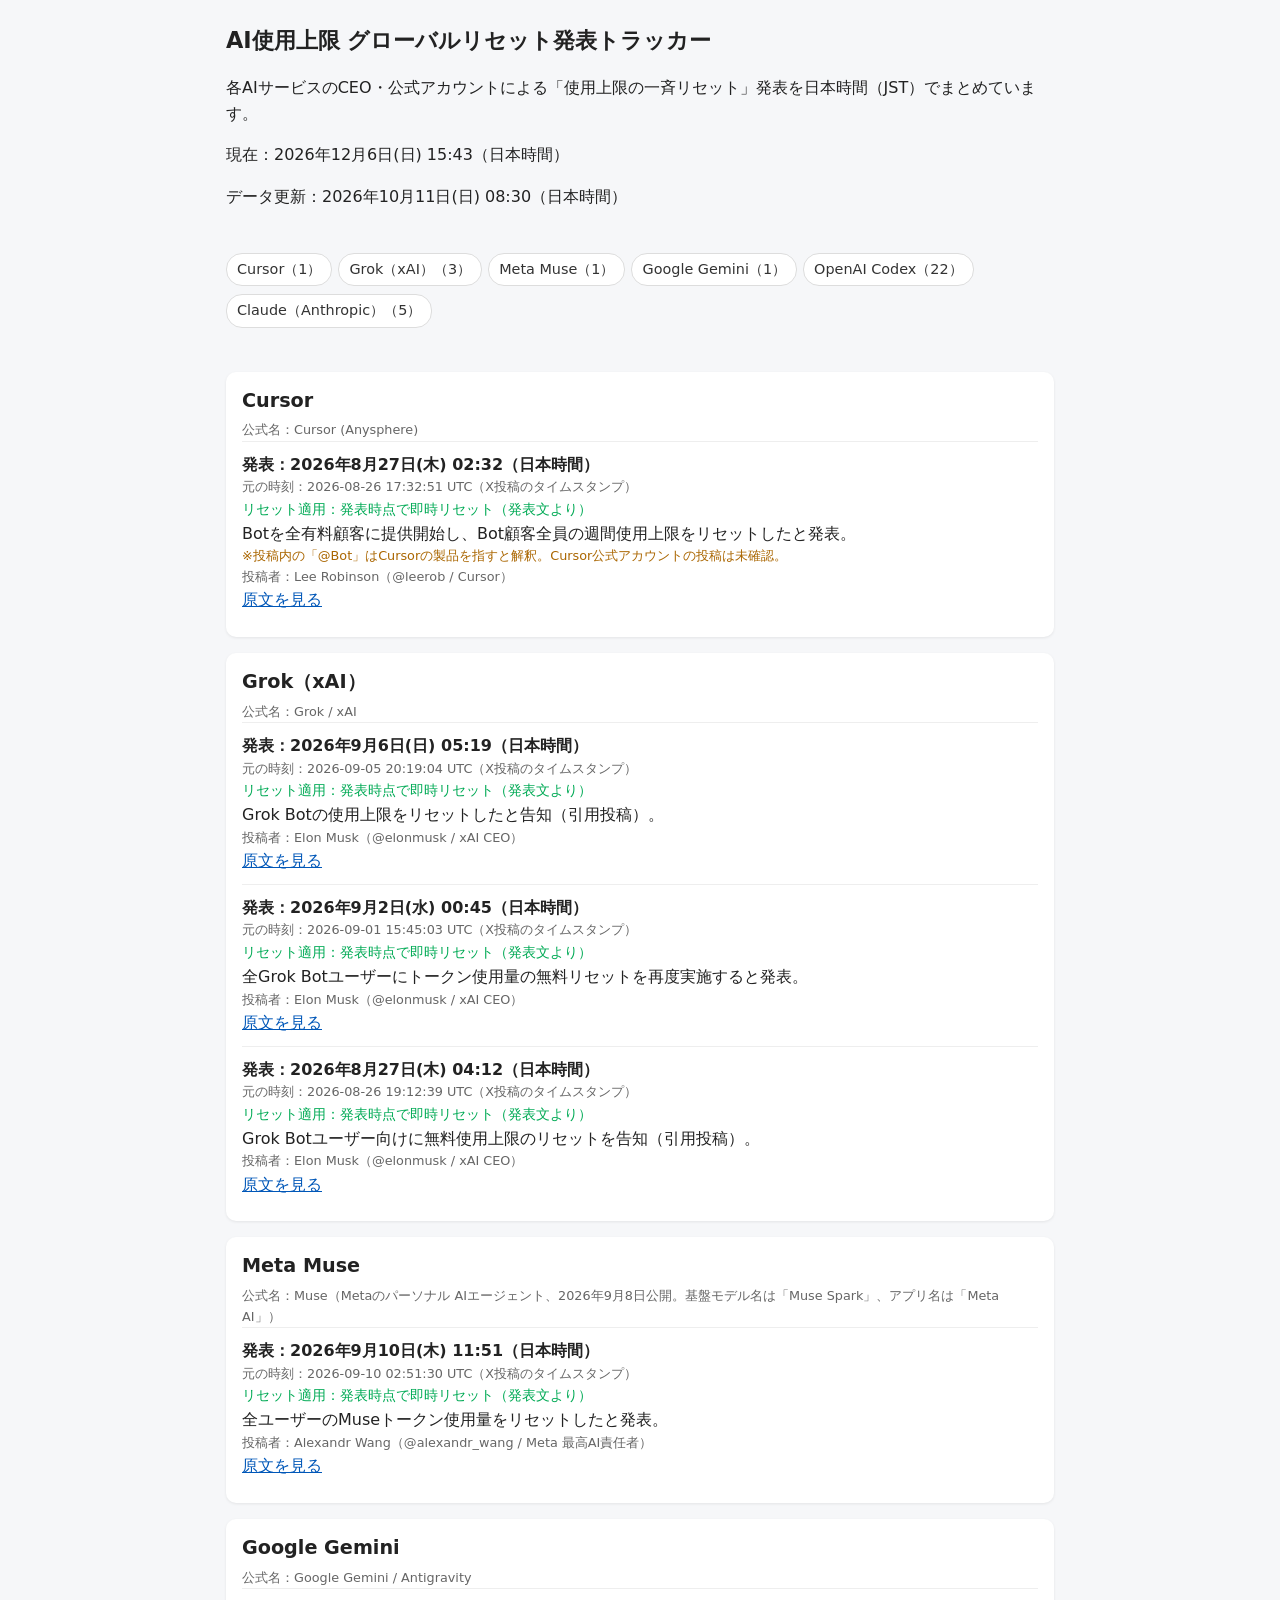
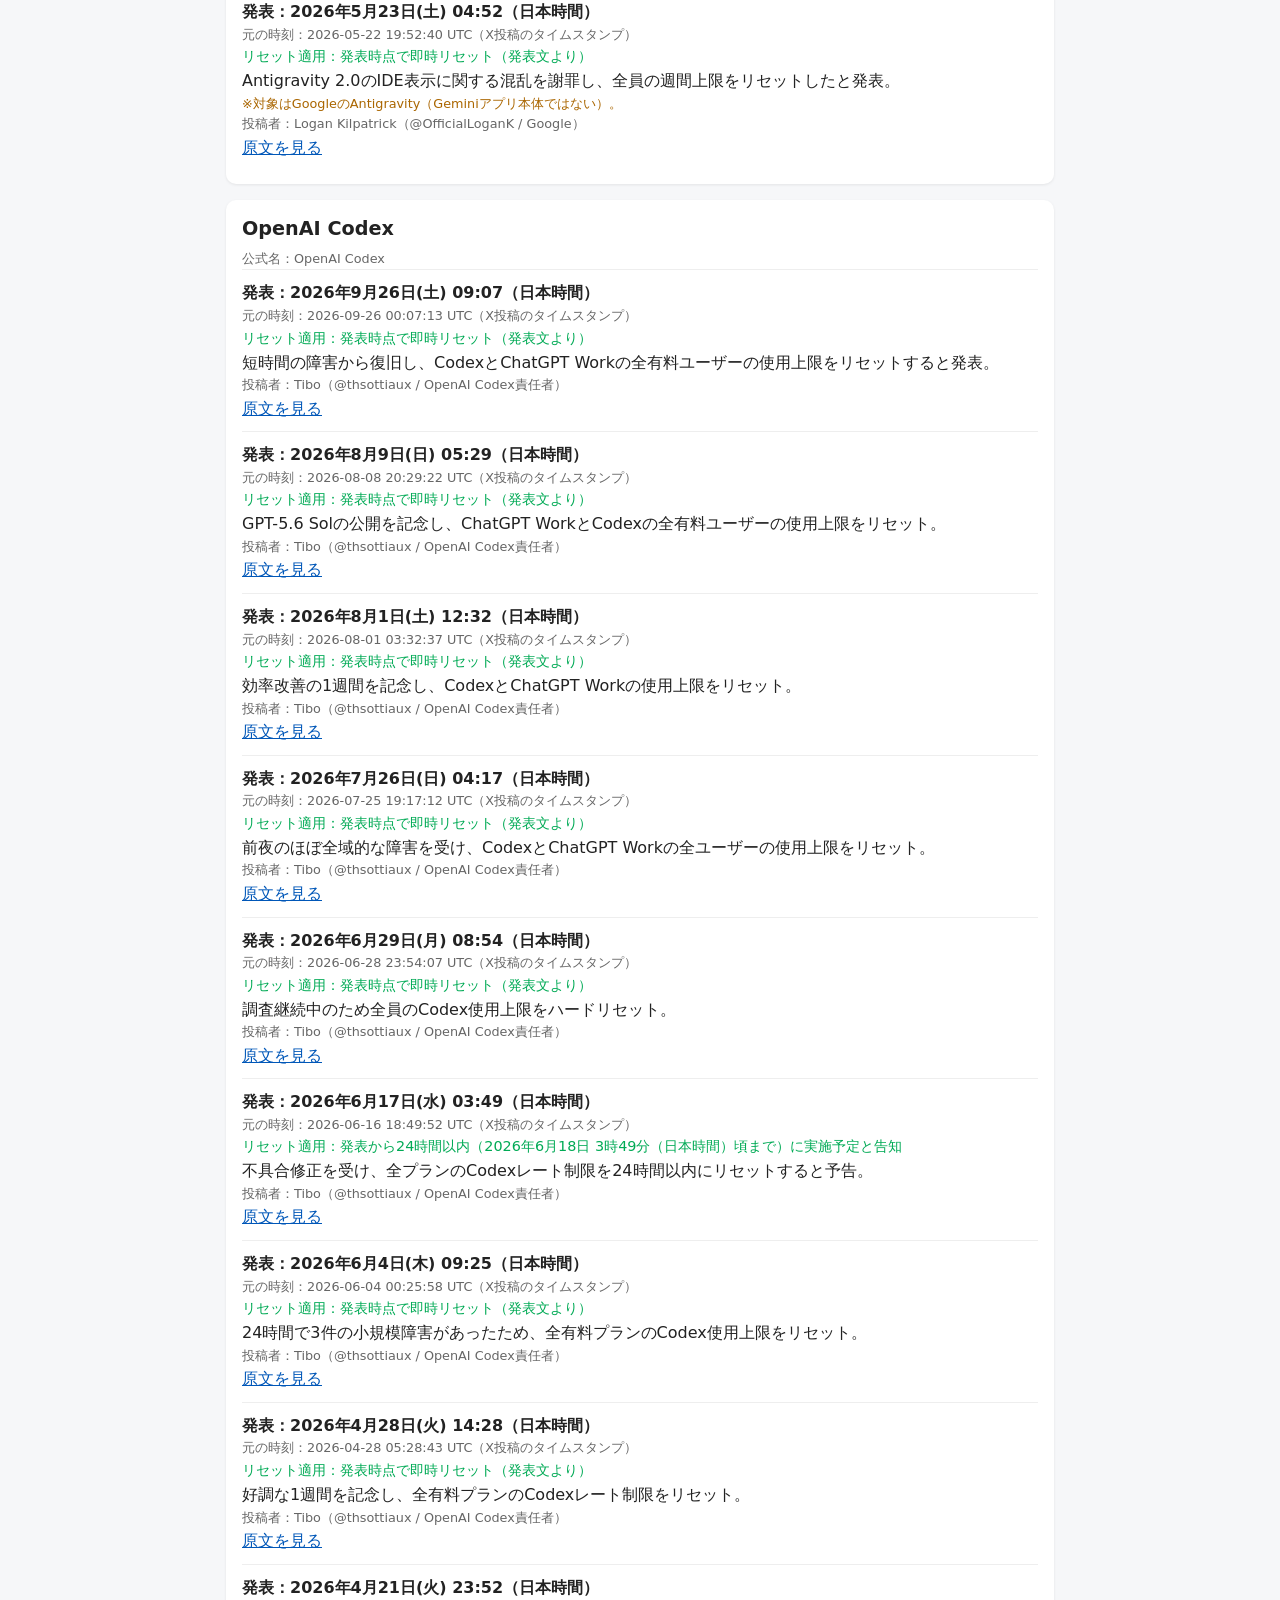
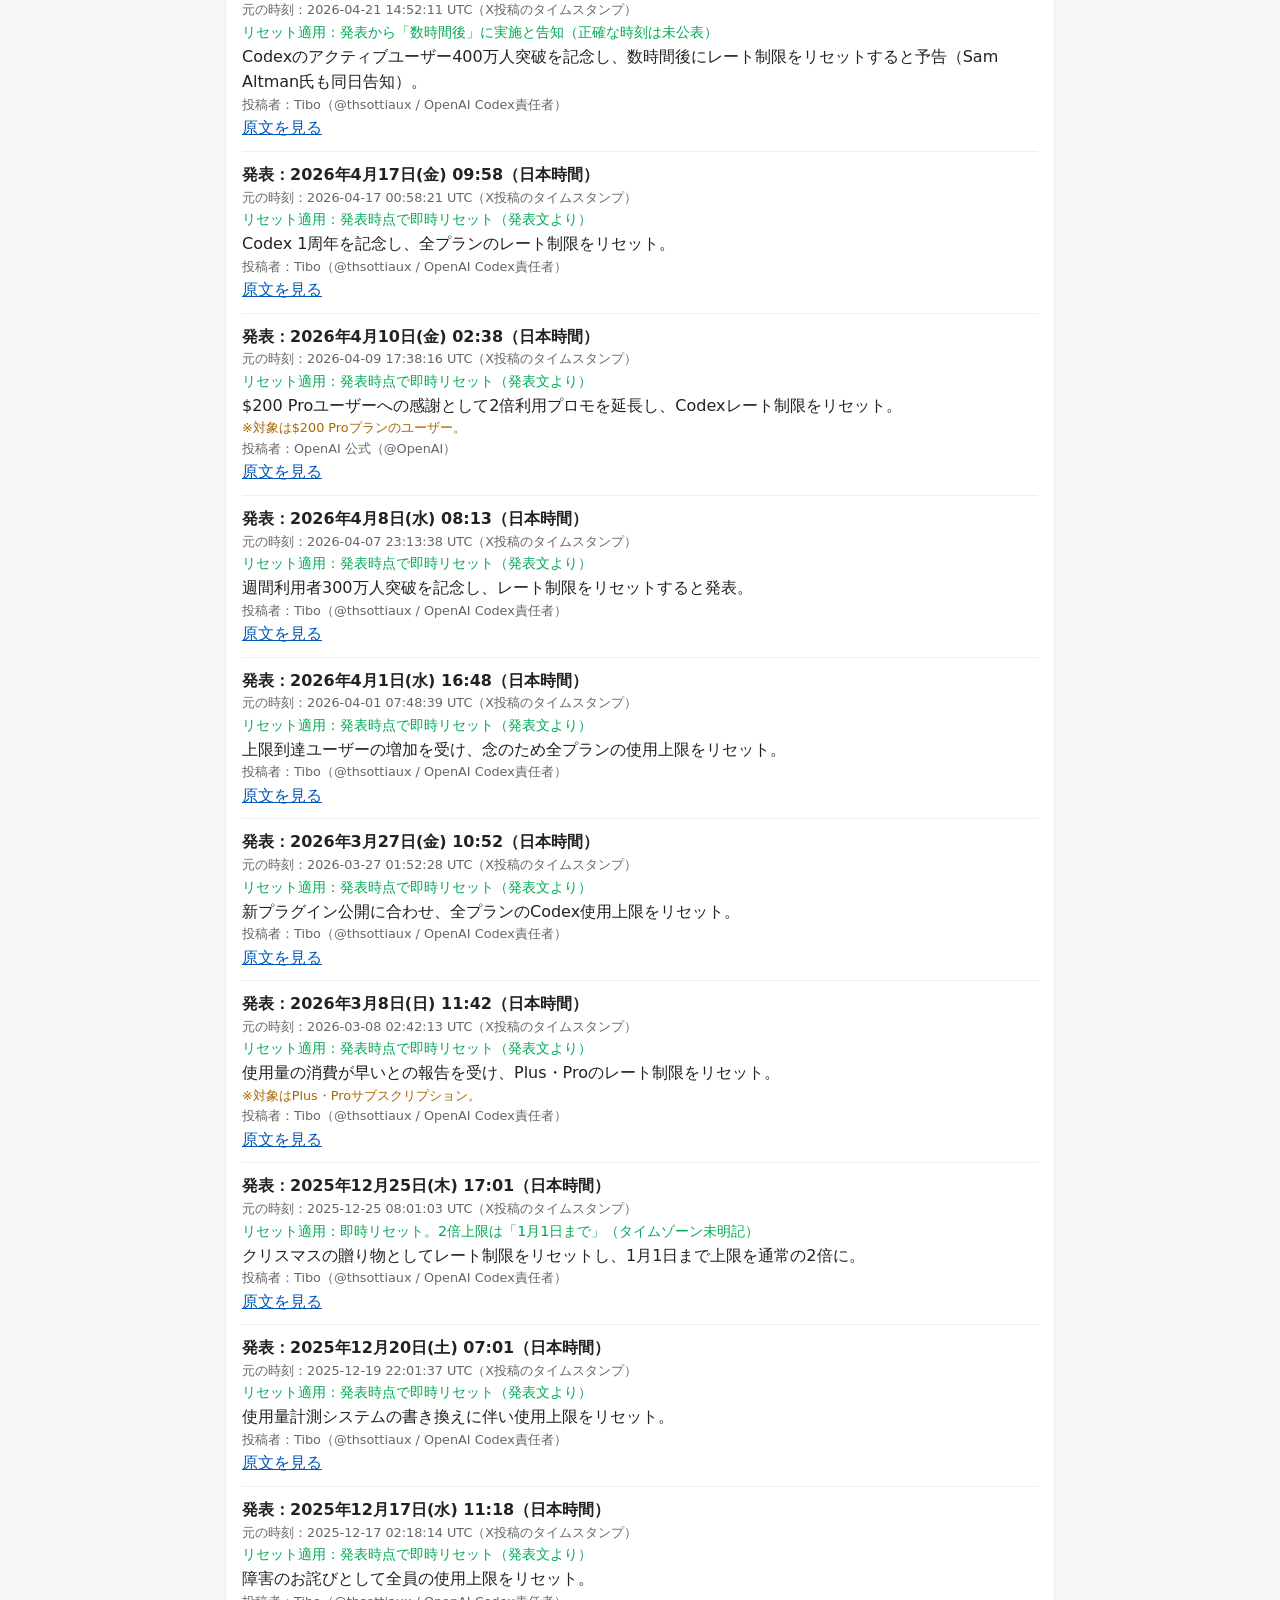
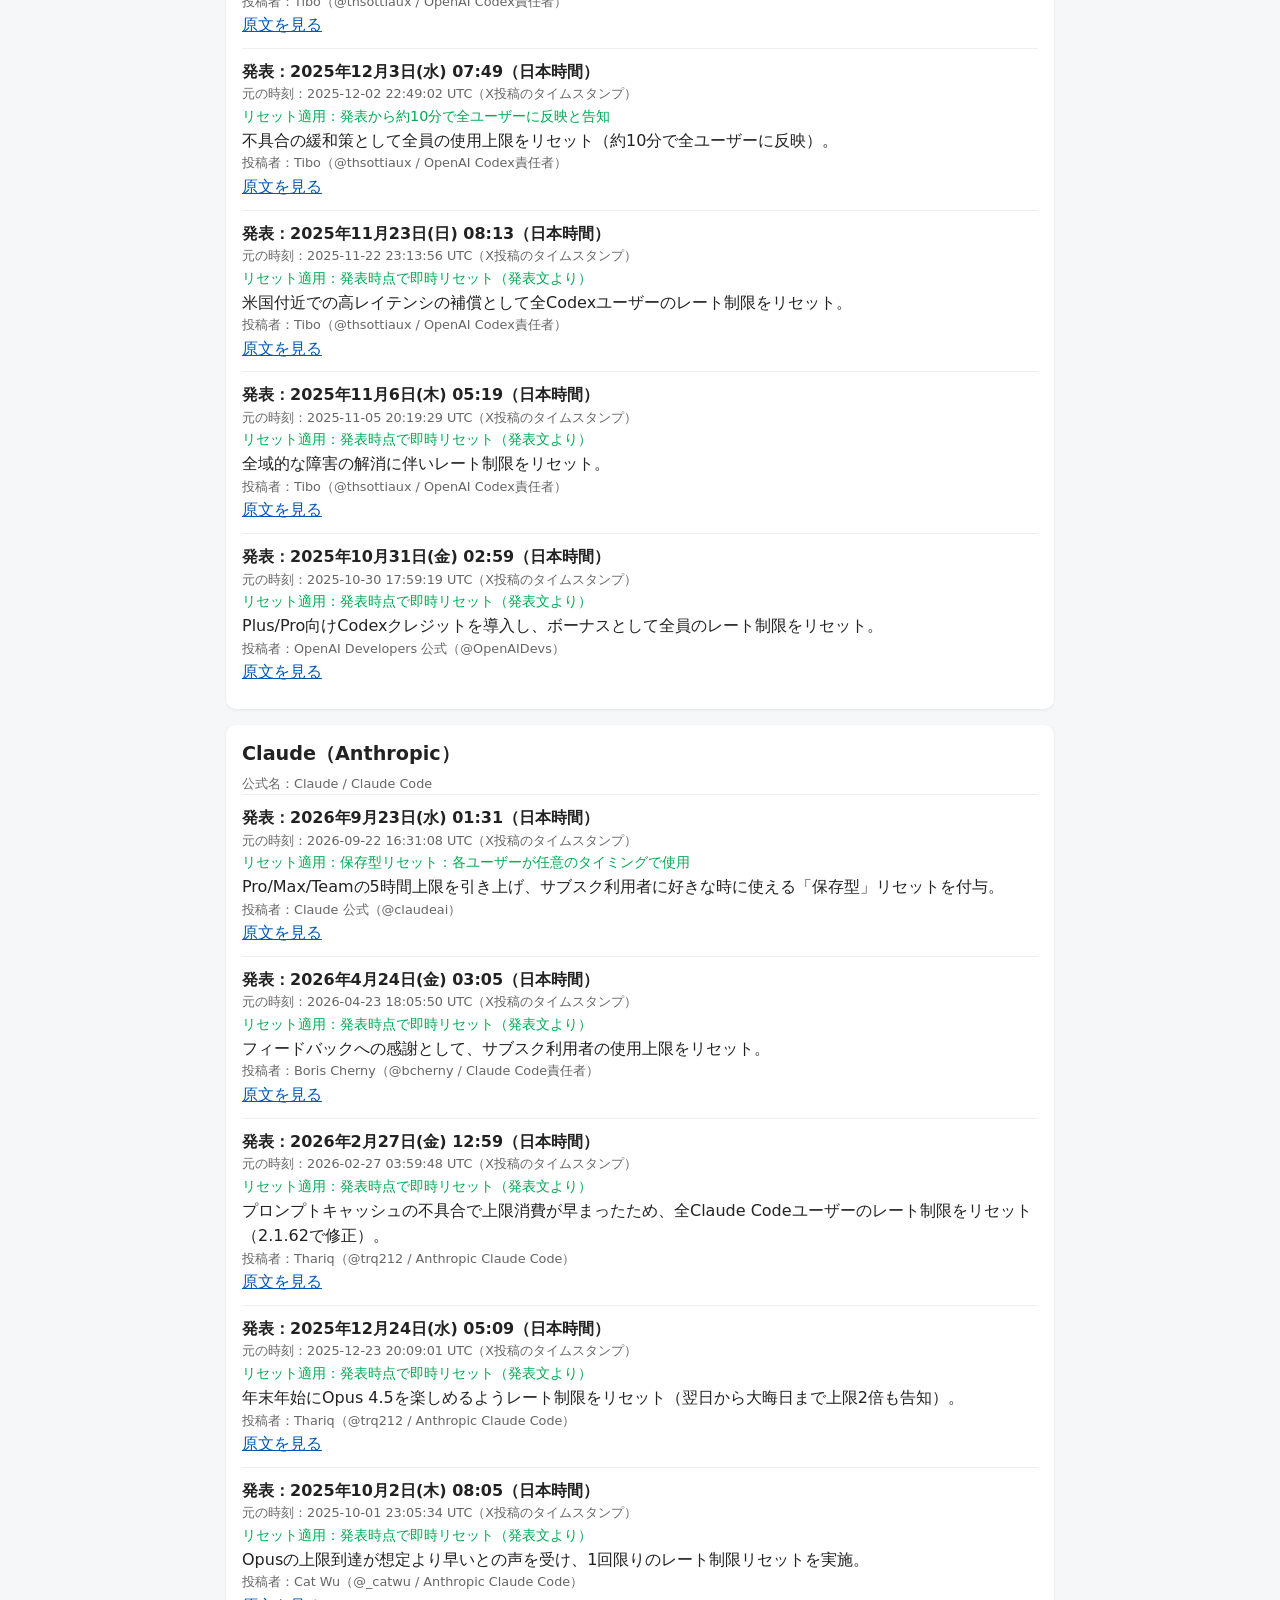
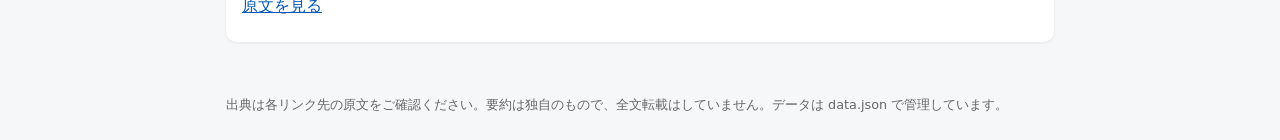
==== index.html @ d2517af7 "Add JST AI limit reset tracker site" ====
<!DOCTYPE html><html lang="ja"><head><meta charset="utf-8"><meta name="viewport" content="width=device-width,initial-scale=1">
<title>AI使用上限リセット発表トラッカー（日本時間）</title><link rel="stylesheet" href="style.css"></head><body>
<header><h1>AI使用上限 グローバルリセット発表トラッカー</h1><p>各AIサービスのCEO・公式アカウントによる「使用上限の一斉リセット」発表を日本時間（JST）でまとめています。</p><p id="now"></p><p id="updated"></p></header>
<nav id="toc"></nav><main id="app">読み込み中…</main>
<footer><p>出典は各リンク先の原文をご確認ください。要約は独自のもので、全文転載はしていません。データは data.json で管理しています。</p></footer>
<script src="app.js"></script></body></html>
---- style.css ----
*{box-sizing:border-box}body{margin:0;font-family:system-ui,"Hiragino Sans","Noto Sans JP",sans-serif;background:#f6f7f9;color:#222;line-height:1.6}
header,main,footer,nav{max-width:860px;margin:auto;padding:12px 16px}header h1{font-size:1.4rem;margin:.5em 0}
nav a{display:inline-block;margin:4px 6px 4px 0;padding:4px 10px;background:#fff;border:1px solid #ddd;border-radius:16px;text-decoration:none;color:#333;font-size:.9rem}
section{background:#fff;border-radius:10px;padding:14px 16px;margin:16px 0;box-shadow:0 1px 3px rgba(0,0,0,.08)}section h2{margin:0 0 4px;font-size:1.2rem}
.off{font-size:.8rem;color:#666}.item{border-top:1px solid #eee;padding:10px 0}.item:first-of-type{border-top:0}
.dt{font-weight:bold}.sub{font-size:.8rem;color:#666}.eff{color:#0a5;font-size:.9rem}.note{font-size:.8rem;color:#a60}
.none{color:#888}.cd{background:#fff3cd;padding:8px;border-radius:6px;margin:6px 0}a{color:#0057b8;word-break:break-all}footer{font-size:.8rem;color:#666}
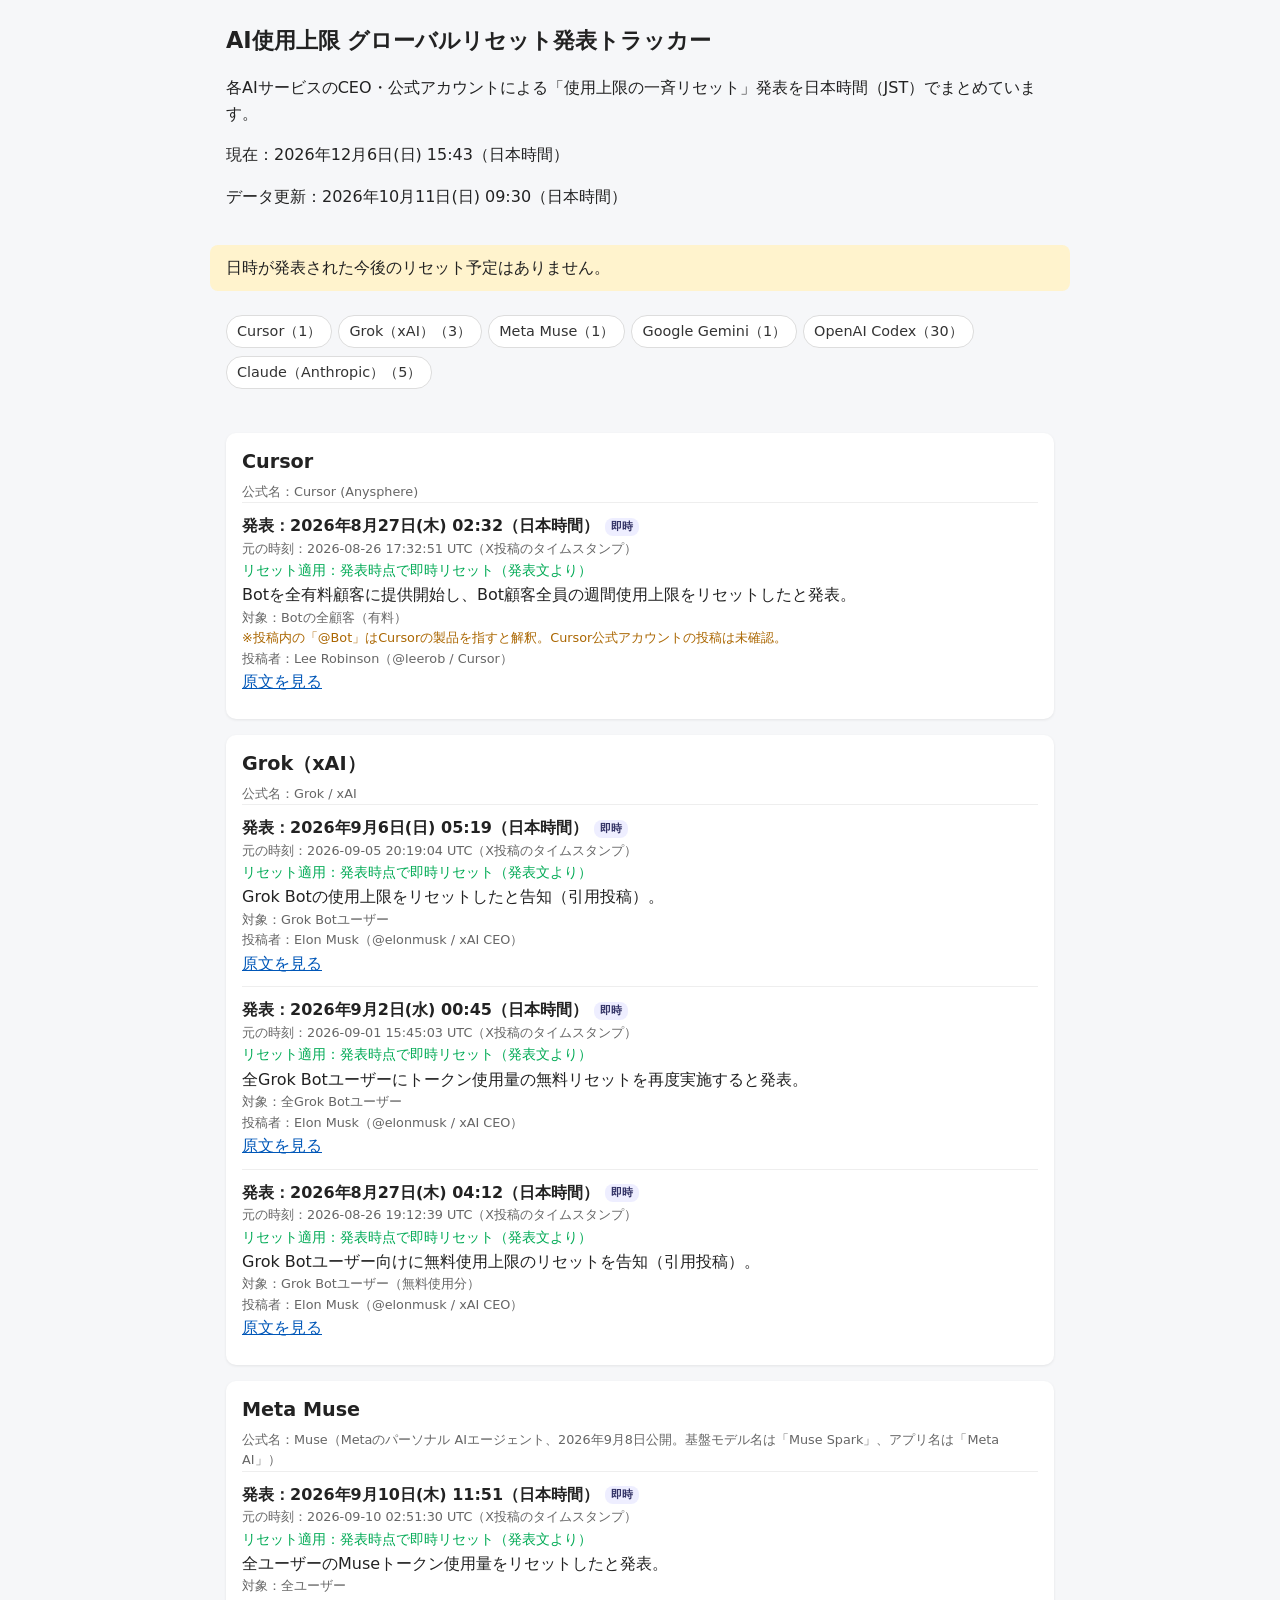
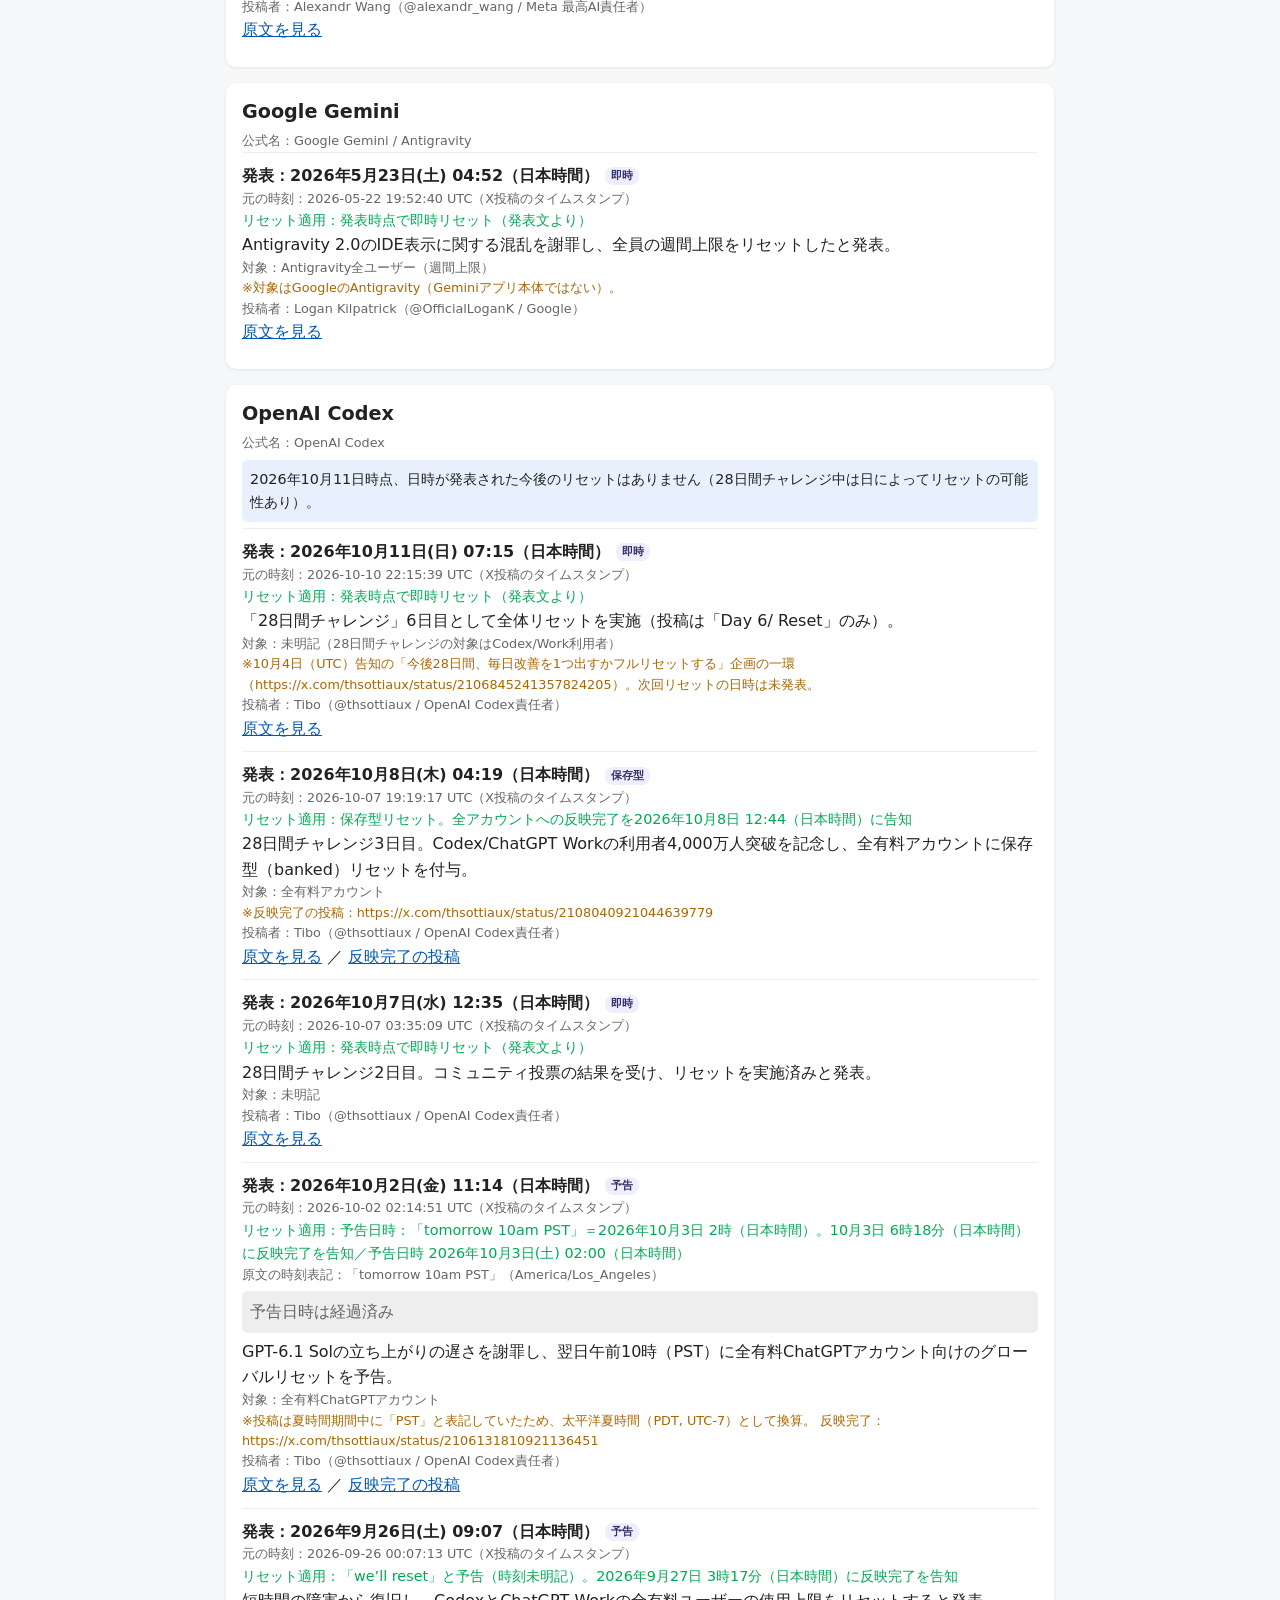
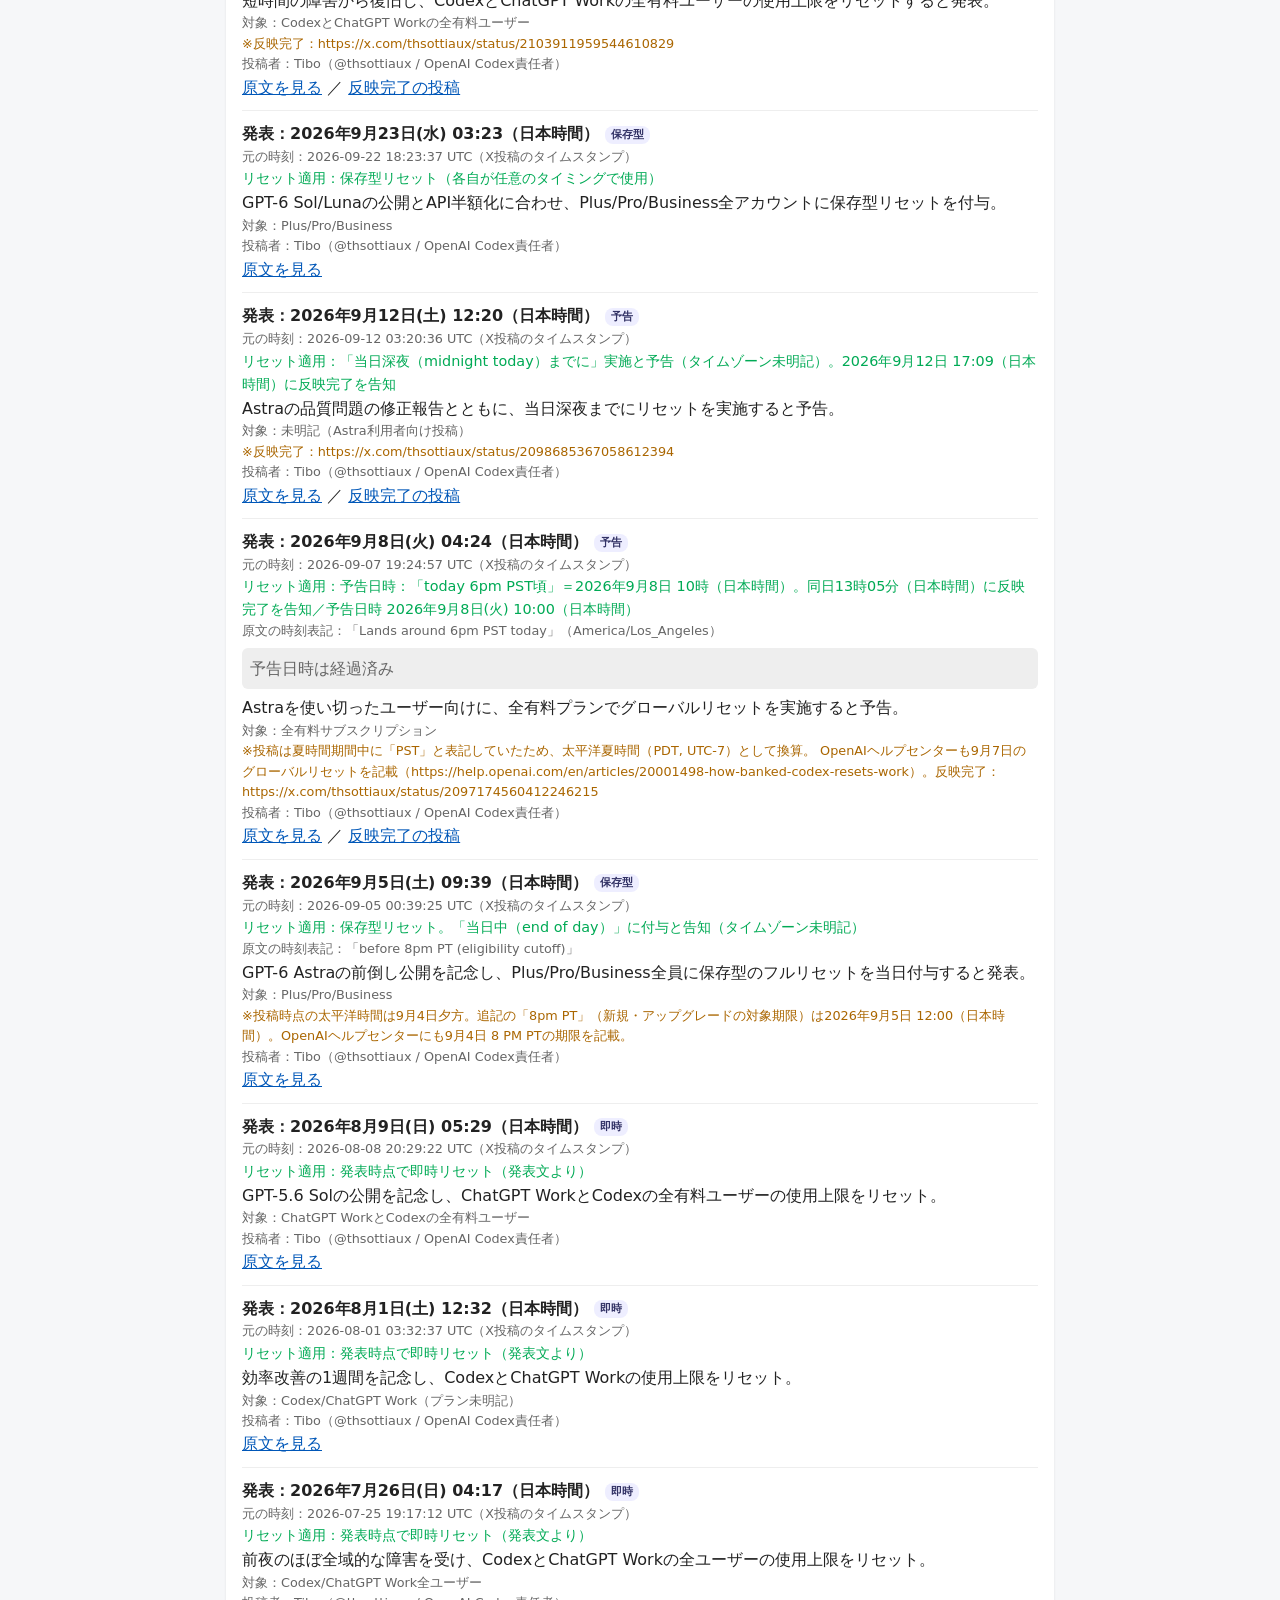
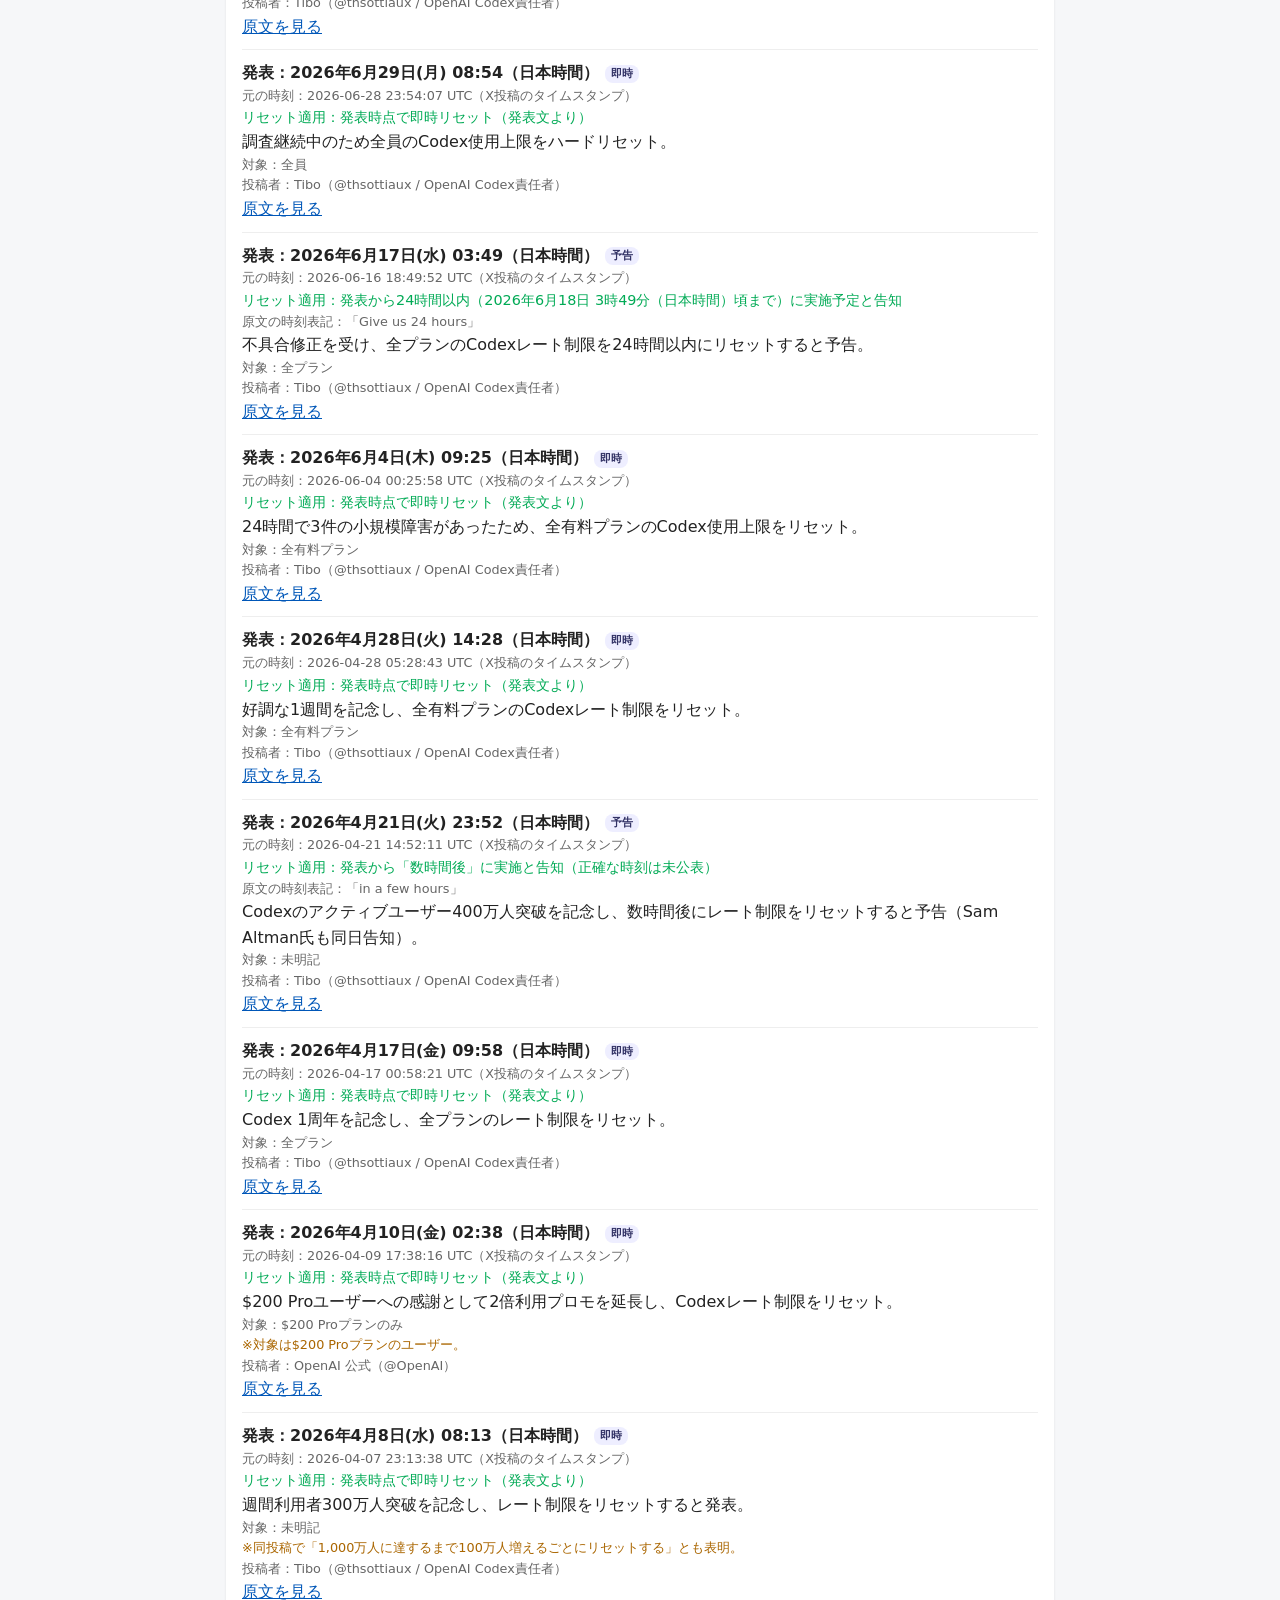
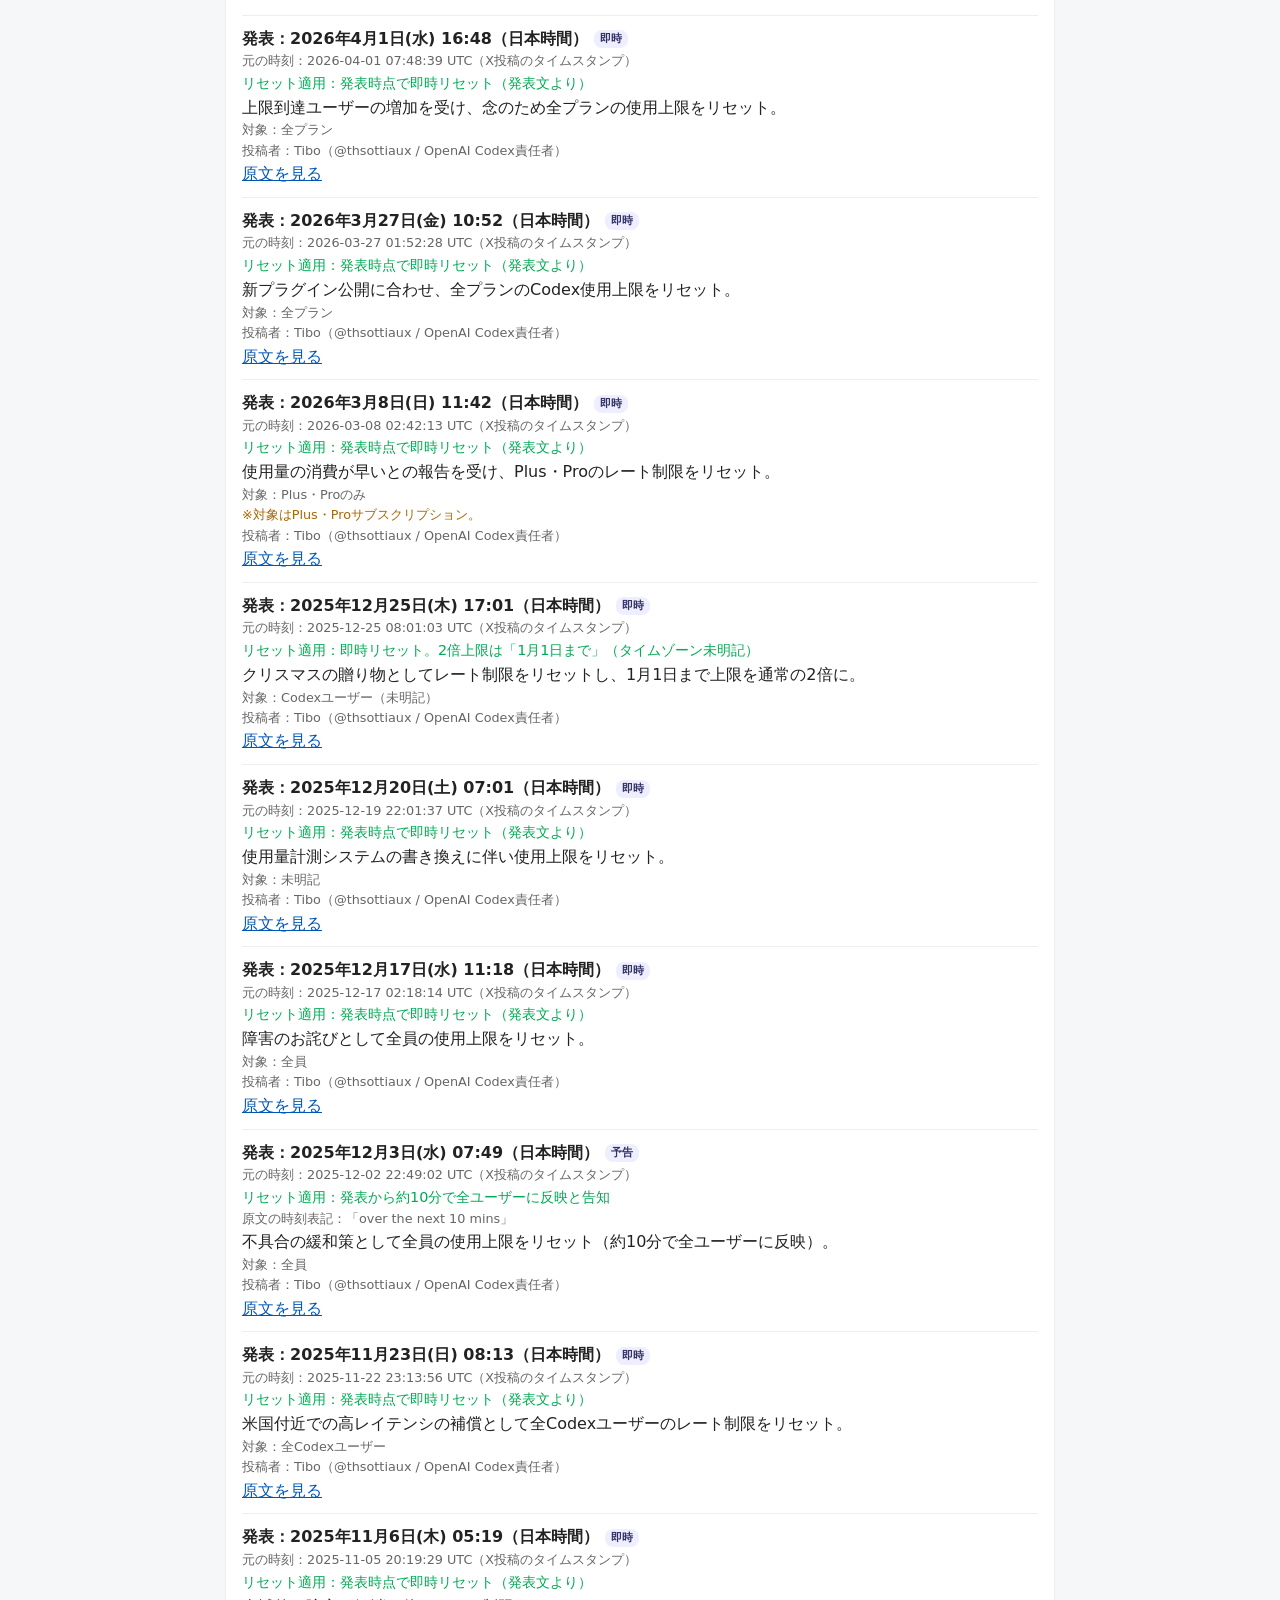
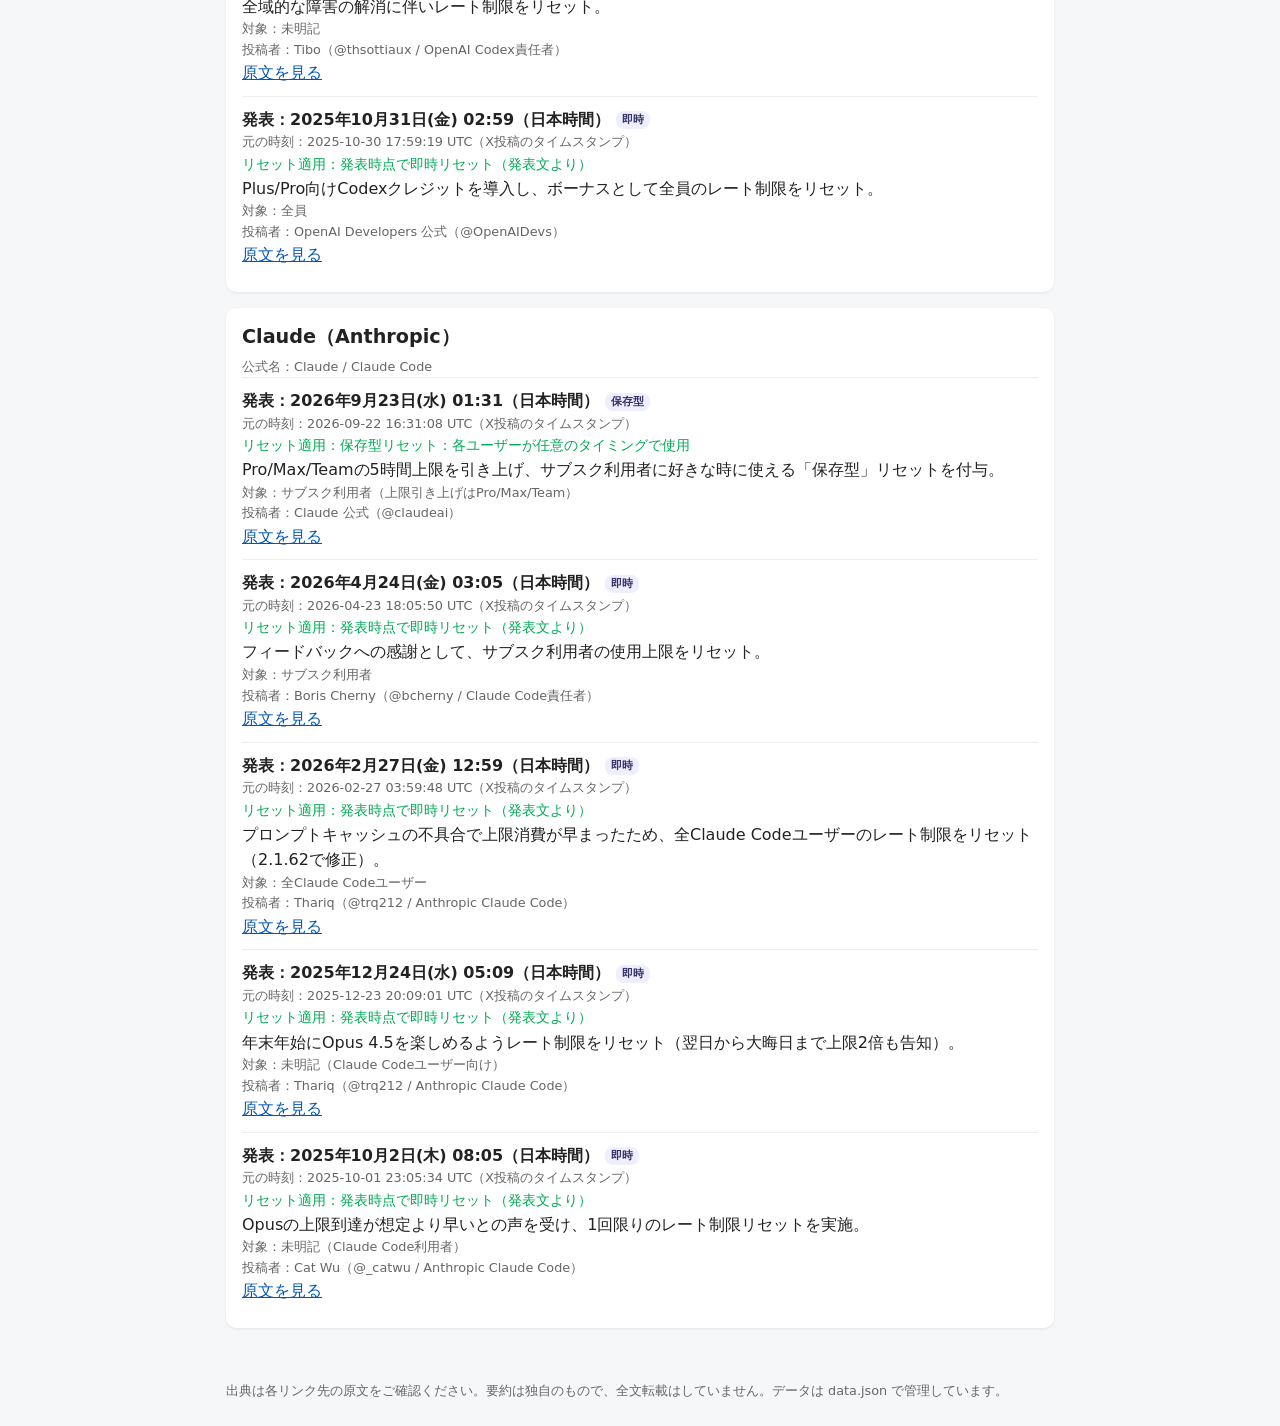
==== commit 563bc621: "Audit: data schema v2, UI hardening" ====
--- a/index.html
+++ b/index.html
@@ -1,6 +1,6 @@
 <!DOCTYPE html><html lang="ja"><head><meta charset="utf-8"><meta name="viewport" content="width=device-width,initial-scale=1">
 <title>AI使用上限リセット発表トラッカー（日本時間）</title><link rel="stylesheet" href="style.css"></head><body>
 <header><h1>AI使用上限 グローバルリセット発表トラッカー</h1><p>各AIサービスのCEO・公式アカウントによる「使用上限の一斉リセット」発表を日本時間（JST）でまとめています。</p><p id="now"></p><p id="updated"></p></header>
-<nav id="toc"></nav><main id="app">読み込み中…</main>
+<div id="next" class="nextbox"></div><nav id="toc"></nav><main id="app">読み込み中…</main>
 <footer><p>出典は各リンク先の原文をご確認ください。要約は独自のもので、全文転載はしていません。データは data.json で管理しています。</p></footer>
 <script src="app.js"></script></body></html>
--- a/style.css
+++ b/style.css
@@ -5,3 +5,9 @@
 .off{font-size:.8rem;color:#666}.item{border-top:1px solid #eee;padding:10px 0}.item:first-of-type{border-top:0}
 .dt{font-weight:bold}.sub{font-size:.8rem;color:#666}.eff{color:#0a5;font-size:.9rem}.note{font-size:.8rem;color:#a60}
 .none{color:#888}.cd{background:#fff3cd;padding:8px;border-radius:6px;margin:6px 0}a{color:#0057b8;word-break:break-all}footer{font-size:.8rem;color:#666}
+.cd.past{background:#eee;color:#666}
+.nextnote{background:#e8f0fe;padding:8px;border-radius:6px;margin:6px 0;font-size:.9rem}
+.nextbox{max-width:860px;margin:8px auto;padding:10px 16px;background:#fff3cd;border-radius:8px}
+.badge{display:inline-block;font-size:.7rem;background:#eef;color:#336;padding:0 6px;border-radius:8px;vertical-align:middle}
+@media (max-width:480px){header h1{font-size:1.15rem}section{padding:12px}.nextbox{margin:8px}}
+body{overflow-wrap:anywhere}
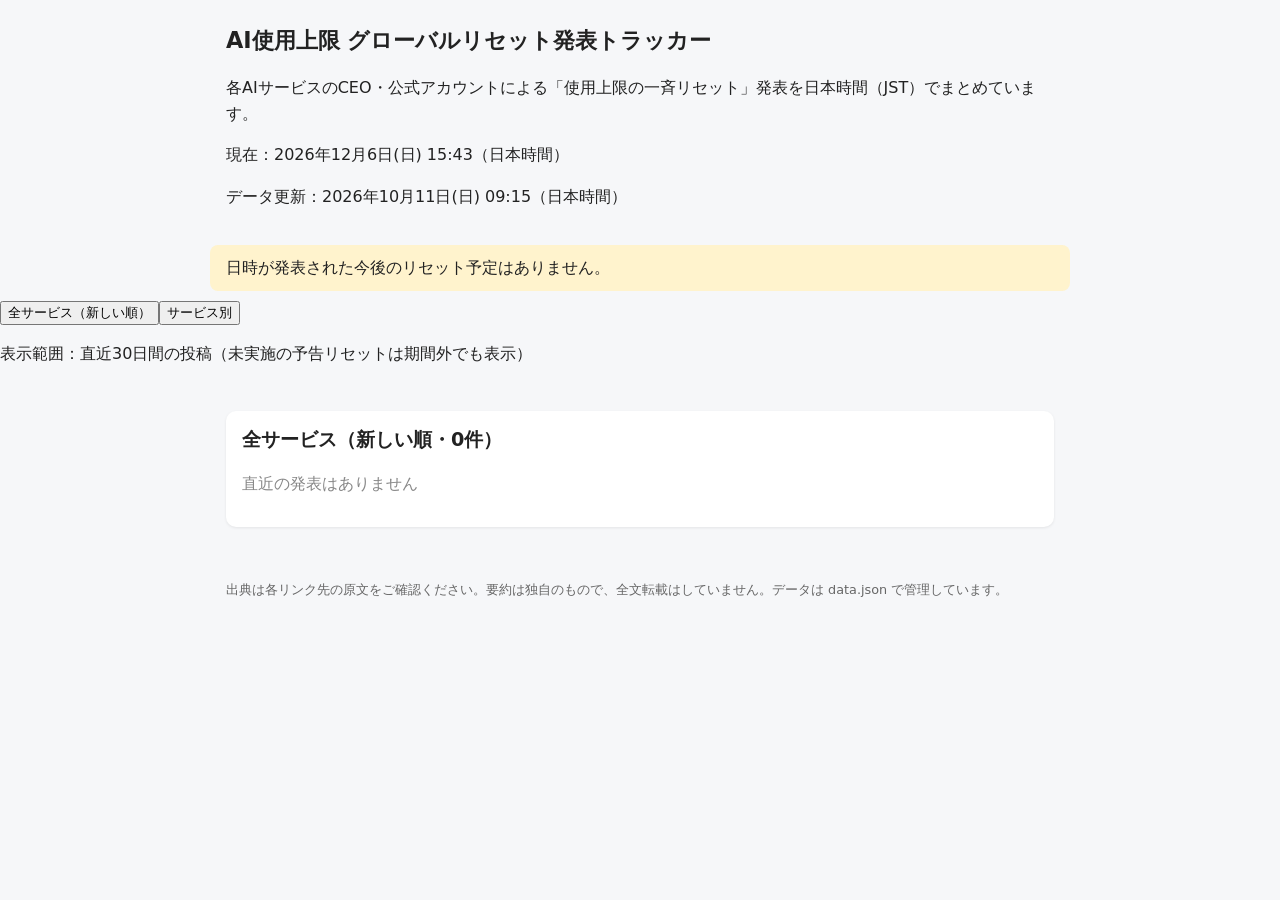
==== commit 41bd59b3: "30-day retention, combined newest-first view, shared filter" ====
--- a/index.html
+++ b/index.html
@@ -1,6 +1,6 @@
 <!DOCTYPE html><html lang="ja"><head><meta charset="utf-8"><meta name="viewport" content="width=device-width,initial-scale=1">
 <title>AI使用上限リセット発表トラッカー（日本時間）</title><link rel="stylesheet" href="style.css"></head><body>
 <header><h1>AI使用上限 グローバルリセット発表トラッカー</h1><p>各AIサービスのCEO・公式アカウントによる「使用上限の一斉リセット」発表を日本時間（JST）でまとめています。</p><p id="now"></p><p id="updated"></p></header>
-<div id="next" class="nextbox"></div><nav id="toc"></nav><main id="app">読み込み中…</main>
+<div id="next" class="nextbox"></div><div id="views" class="views"><button data-v="all">全サービス（新しい順）</button><button data-v="svc">サービス別</button></div><p id="range" class="range"></p><nav id="toc"></nav><main id="app">読み込み中…</main>
 <footer><p>出典は各リンク先の原文をご確認ください。要約は独自のもので、全文転載はしていません。データは data.json で管理しています。</p></footer>
-<script src="app.js"></script></body></html>
+<script src="filter.js"></script><script src="app.js"></script></body></html>
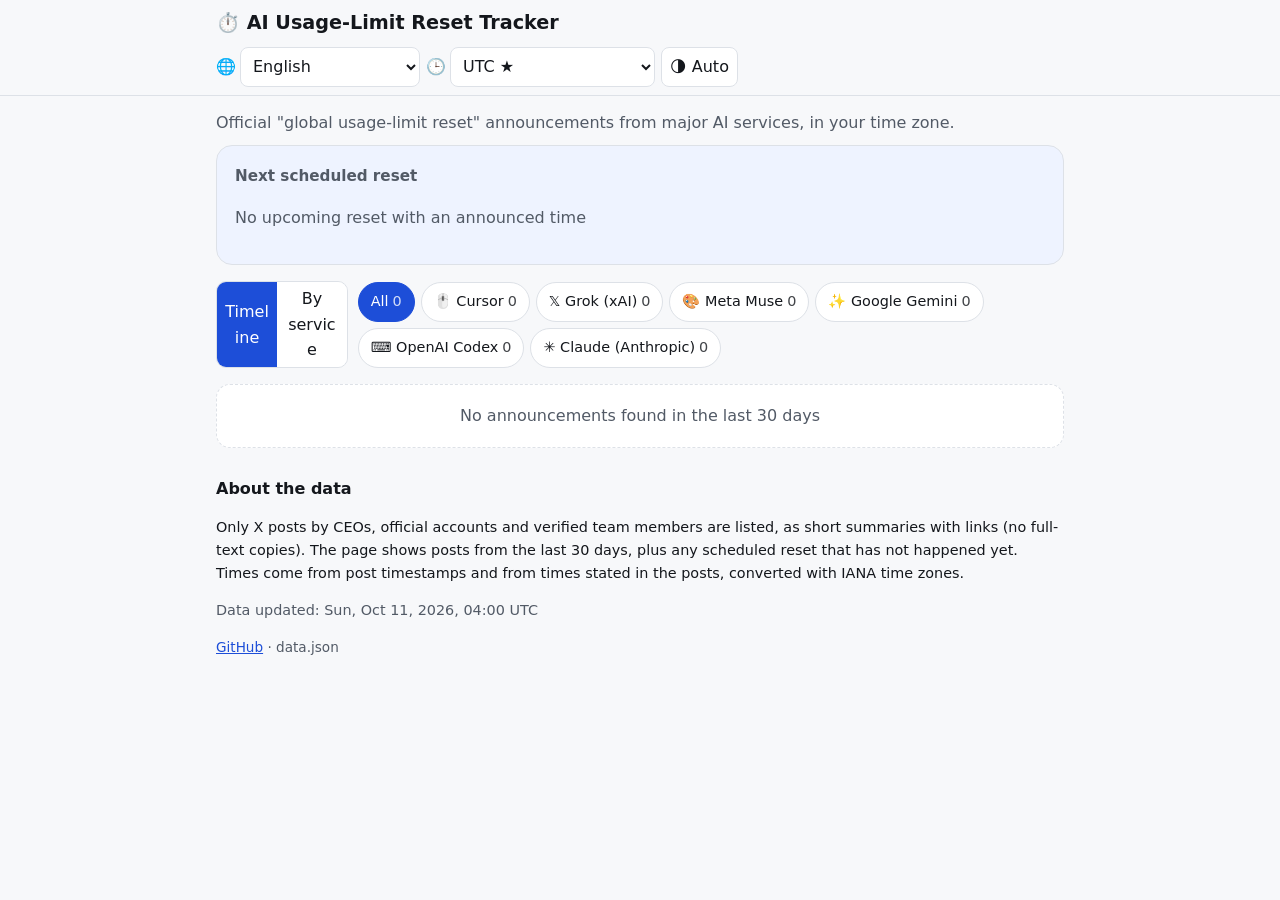
==== commit 4b328d94: "Multilingual, multi-timezone UI redesign with translated summaries" ====
--- a/index.html
+++ b/index.html
@@ -1,6 +1,71 @@
-<!DOCTYPE html><html lang="ja"><head><meta charset="utf-8"><meta name="viewport" content="width=device-width,initial-scale=1">
-<title>AI使用上限リセット発表トラッカー（日本時間）</title><link rel="stylesheet" href="style.css"></head><body>
-<header><h1>AI使用上限 グローバルリセット発表トラッカー</h1><p>各AIサービスのCEO・公式アカウントによる「使用上限の一斉リセット」発表を日本時間（JST）でまとめています。</p><p id="now"></p><p id="updated"></p></header>
-<div id="next" class="nextbox"></div><div id="views" class="views"><button data-v="all">全サービス（新しい順）</button><button data-v="svc">サービス別</button></div><p id="range" class="range"></p><nav id="toc"></nav><main id="app">読み込み中…</main>
-<footer><p>出典は各リンク先の原文をご確認ください。要約は独自のもので、全文転載はしていません。データは data.json で管理しています。</p></footer>
-<script src="filter.js"></script><script src="app.js"></script></body></html>
+<!DOCTYPE html>
+<html lang="ja">
+<head>
+<meta charset="utf-8">
+<meta name="viewport" content="width=device-width,initial-scale=1">
+<title>AI使用上限リセット・トラッカー | AI Usage-Limit Reset Tracker</title>
+<meta name="description" content="主要AIサービス（OpenAI Codex、Claude、Grok、Gemini、Cursor、Meta Muse）の使用上限一斉リセットの公式発表と次回リセットのカウントダウン。Official AI usage-limit reset announcements with a countdown, in your time zone.">
+<meta name="color-scheme" content="light dark">
+<meta name="theme-color" content="#f7f8fa" media="(prefers-color-scheme: light)">
+<meta name="theme-color" content="#0f1115" media="(prefers-color-scheme: dark)">
+<link rel="canonical" href="https://satoki252595.github.io/ai-limit-reset-jst/">
+<link rel="alternate" hreflang="ja" href="https://satoki252595.github.io/ai-limit-reset-jst/?lang=ja">
+<link rel="alternate" hreflang="en" href="https://satoki252595.github.io/ai-limit-reset-jst/?lang=en">
+<link rel="alternate" hreflang="zh-Hans" href="https://satoki252595.github.io/ai-limit-reset-jst/?lang=zh-Hans">
+<link rel="alternate" hreflang="zh-Hant" href="https://satoki252595.github.io/ai-limit-reset-jst/?lang=zh-Hant">
+<link rel="alternate" hreflang="ko" href="https://satoki252595.github.io/ai-limit-reset-jst/?lang=ko">
+<link rel="alternate" hreflang="es" href="https://satoki252595.github.io/ai-limit-reset-jst/?lang=es">
+<link rel="alternate" hreflang="fr" href="https://satoki252595.github.io/ai-limit-reset-jst/?lang=fr">
+<link rel="alternate" hreflang="de" href="https://satoki252595.github.io/ai-limit-reset-jst/?lang=de">
+<link rel="alternate" hreflang="pt-BR" href="https://satoki252595.github.io/ai-limit-reset-jst/?lang=pt-BR">
+<link rel="alternate" hreflang="hi" href="https://satoki252595.github.io/ai-limit-reset-jst/?lang=hi">
+<link rel="alternate" hreflang="id" href="https://satoki252595.github.io/ai-limit-reset-jst/?lang=id">
+<link rel="alternate" hreflang="x-default" href="https://satoki252595.github.io/ai-limit-reset-jst/">
+<meta property="og:type" content="website">
+<meta property="og:title" content="AI Usage-Limit Reset Tracker">
+<meta property="og:description" content="Official global usage-limit reset announcements from major AI services, with a countdown in your time zone.">
+<meta property="og:url" content="https://satoki252595.github.io/ai-limit-reset-jst/">
+<meta name="twitter:card" content="summary">
+<link rel="icon" href="favicon.svg" type="image/svg+xml">
+<link rel="stylesheet" href="style.css">
+<script>try{var q=new URLSearchParams(location.search).get('theme');if(q==='light'||q==='dark')localStorage.setItem('theme',q);var t=localStorage.getItem('theme');if(t==='light'||t==='dark')document.documentElement.dataset.theme=t;}catch(e){}</script>
+</head>
+<body>
+<a class="skip" href="#main" data-i18n="skip">本文へスキップ</a>
+<header class="top">
+ <div class="wrap bar">
+  <h1 class="brand"><span aria-hidden="true">⏱️</span> <span data-i18n="title">AI使用上限リセット・トラッカー</span></h1>
+  <div class="controls">
+   <label><span class="sr" data-i18n="lang">言語</span><span aria-hidden="true">🌐</span><select id="lang"></select></label>
+   <label><span class="sr" data-i18n="tz">タイムゾーン</span><span aria-hidden="true">🕒</span><select id="tz"></select></label>
+   <button id="theme" type="button" class="iconbtn"></button>
+  </div>
+ </div>
+</header>
+<main id="main" class="wrap">
+ <p class="tagline" data-i18n="tagline"></p>
+ <section id="hero" class="hero" aria-labelledby="hero-h">
+  <h2 id="hero-h" data-i18n="next">次のリセット予定</h2>
+  <div id="hero-body"></div>
+  <p id="live" class="sr" aria-live="polite" aria-atomic="true"></p>
+ </section>
+ <div class="toolbar">
+  <div class="seg" role="radiogroup" id="viewsel" aria-label="view">
+   <button type="button" role="radio" data-v="timeline" data-i18n="timeline">タイムライン</button>
+   <button type="button" role="radio" data-v="service" data-i18n="by_service">サービス別</button>
+  </div>
+  <div class="chips" id="chips" role="group"></div>
+ </div>
+ <div id="list" aria-live="off"></div>
+ <section class="about" aria-labelledby="about-h">
+  <h2 id="about-h" data-i18n="about_title">データについて</h2>
+  <p data-i18n="about"></p>
+  <p id="updated" class="muted"></p>
+ </section>
+</main>
+<footer class="wrap muted small"><a href="https://github.com/satoki252595/ai-limit-reset-jst">GitHub</a> · data.json</footer>
+<div id="toast" role="status" aria-live="polite" class="toast" hidden></div>
+<noscript><p class="wrap">JavaScript is required. Data: <a href="data.json">data.json</a></p></noscript>
+<script src="filter.js"></script><script src="i18n.js"></script><script src="core.js"></script><script src="app.js"></script>
+</body>
+</html>
--- a/style.css
+++ b/style.css
@@ -1,13 +1,50 @@
-*{box-sizing:border-box}body{margin:0;font-family:system-ui,"Hiragino Sans","Noto Sans JP",sans-serif;background:#f6f7f9;color:#222;line-height:1.6}
-header,main,footer,nav{max-width:860px;margin:auto;padding:12px 16px}header h1{font-size:1.4rem;margin:.5em 0}
-nav a{display:inline-block;margin:4px 6px 4px 0;padding:4px 10px;background:#fff;border:1px solid #ddd;border-radius:16px;text-decoration:none;color:#333;font-size:.9rem}
-section{background:#fff;border-radius:10px;padding:14px 16px;margin:16px 0;box-shadow:0 1px 3px rgba(0,0,0,.08)}section h2{margin:0 0 4px;font-size:1.2rem}
-.off{font-size:.8rem;color:#666}.item{border-top:1px solid #eee;padding:10px 0}.item:first-of-type{border-top:0}
-.dt{font-weight:bold}.sub{font-size:.8rem;color:#666}.eff{color:#0a5;font-size:.9rem}.note{font-size:.8rem;color:#a60}
-.none{color:#888}.cd{background:#fff3cd;padding:8px;border-radius:6px;margin:6px 0}a{color:#0057b8;word-break:break-all}footer{font-size:.8rem;color:#666}
-.cd.past{background:#eee;color:#666}
-.nextnote{background:#e8f0fe;padding:8px;border-radius:6px;margin:6px 0;font-size:.9rem}
-.nextbox{max-width:860px;margin:8px auto;padding:10px 16px;background:#fff3cd;border-radius:8px}
-.badge{display:inline-block;font-size:.7rem;background:#eef;color:#336;padding:0 6px;border-radius:8px;vertical-align:middle}
-@media (max-width:480px){header h1{font-size:1.15rem}section{padding:12px}.nextbox{margin:8px}}
-body{overflow-wrap:anywhere}
+:root{--bg:#f7f8fa;--card:#fff;--fg:#14171c;--muted:#525a66;--line:#dde1e7;--accent:#1d4ed8;--accent-fg:#fff;--hero:#eef3ff;--sched:#9a3412;--sched-bg:#ffedd5;--done:#166534;--done-bg:#dcfce7;--imm:#1e40af;--imm-bg:#dbeafe;--bank:#6b21a8;--bank-bg:#f3e8ff;--focus:#f59e0b}
+:root[data-theme=dark]{--bg:#0f1115;--card:#171a21;--fg:#e8eaed;--muted:#a3abb7;--line:#2a2f3a;--accent:#7aa2ff;--accent-fg:#0b1020;--hero:#16213b;--sched:#fdba74;--sched-bg:#3b1d0b;--done:#86efac;--done-bg:#0f2e1b;--imm:#93c5fd;--imm-bg:#122544;--bank:#d8b4fe;--bank-bg:#2a1640}
+@media (prefers-color-scheme:dark){:root:not([data-theme=light]){--bg:#0f1115;--card:#171a21;--fg:#e8eaed;--muted:#a3abb7;--line:#2a2f3a;--accent:#7aa2ff;--accent-fg:#0b1020;--hero:#16213b;--sched:#fdba74;--sched-bg:#3b1d0b;--done:#86efac;--done-bg:#0f2e1b;--imm:#93c5fd;--imm-bg:#122544;--bank:#d8b4fe;--bank-bg:#2a1640}}
+*{box-sizing:border-box}html{-webkit-text-size-adjust:100%}
+body{margin:0;background:var(--bg);color:var(--fg);font:16px/1.6 system-ui,-apple-system,"Segoe UI","Hiragino Sans","Noto Sans JP","Noto Sans CJK SC","Malgun Gothic",sans-serif;overflow-wrap:anywhere}
+a{color:var(--accent)}.wrap{max-width:880px;margin:0 auto;padding:0 16px}.muted{color:var(--muted)}.small{font-size:.85rem}
+.sr{position:absolute;width:1px;height:1px;overflow:hidden;clip:rect(0 0 0 0);white-space:nowrap}
+.skip{position:absolute;left:-999px;top:8px;background:var(--accent);color:var(--accent-fg);padding:8px 12px;border-radius:6px;z-index:10}.skip:focus{left:8px}
+:focus-visible{outline:3px solid var(--focus);outline-offset:2px}
+.top{position:sticky;top:0;z-index:5;background:color-mix(in srgb,var(--bg) 92%,transparent);backdrop-filter:blur(6px);border-bottom:1px solid var(--line)}
+.bar{display:flex;flex-wrap:wrap;gap:8px;align-items:center;justify-content:space-between;padding-top:8px;padding-bottom:8px}
+.brand{font-size:1.05rem;margin:0}.controls{display:flex;gap:6px;flex-wrap:wrap}
+.controls label{display:flex;align-items:center;gap:4px}
+select,.iconbtn,button{font:inherit;color:var(--fg);background:var(--card);border:1px solid var(--line);border-radius:8px;min-height:40px;padding:4px 8px;cursor:pointer}
+select{max-width:46vw}
+.tagline{color:var(--muted);margin:14px 0 10px}
+.hero{background:var(--hero);border:1px solid var(--line);border-radius:16px;padding:18px;margin:8px 0 16px}
+.hero h2{margin:0 0 6px;font-size:.95rem;color:var(--muted);font-weight:600}
+.hero .svc{font-size:1.15rem;font-weight:700}.hero .when{margin:2px 0 10px}
+.count{display:flex;gap:8px;flex-wrap:wrap}.count div{background:var(--card);border:1px solid var(--line);border-radius:12px;padding:8px 12px;min-width:68px;text-align:center}
+.count b{display:block;font-size:1.9rem;line-height:1.1;font-variant-numeric:tabular-nums}.count span{font-size:.8rem;color:var(--muted)}
+.hero .actions{display:flex;gap:8px;flex-wrap:wrap;margin-top:12px}
+.btn{display:inline-flex;align-items:center;gap:6px;text-decoration:none;font-size:.9rem}
+.btn.primary{background:var(--accent);color:var(--accent-fg);border-color:var(--accent)}
+.toolbar{display:flex;flex-direction:column;gap:10px;margin:8px 0 12px}
+.seg{display:inline-flex;border:1px solid var(--line);border-radius:10px;overflow:hidden;width:max-content}
+.seg button{border:0;border-radius:0;background:var(--card)}.seg button[aria-checked=true]{background:var(--accent);color:var(--accent-fg)}
+.chips{display:flex;gap:6px;flex-wrap:wrap}
+.chip{border-radius:999px;padding:4px 12px;font-size:.9rem}.chip[aria-pressed=true]{background:var(--accent);color:var(--accent-fg);border-color:var(--accent)}
+.chip .n{opacity:.8;margin-left:4px;font-variant-numeric:tabular-nums}
+.card{background:var(--card);border:1px solid var(--line);border-radius:14px;padding:14px 16px;margin:10px 0}
+.card .head{display:flex;flex-wrap:wrap;gap:6px 10px;align-items:center;margin-bottom:6px}
+.svcname{font-weight:700}.rel{color:var(--muted);font-size:.85rem}
+.badge{font-size:.75rem;font-weight:700;padding:2px 8px;border-radius:999px}
+.b-scheduled{color:var(--sched);background:var(--sched-bg)}.b-done{color:var(--done);background:var(--done-bg)}.b-immediate{color:var(--imm);background:var(--imm-bg)}.b-banked{color:var(--bank);background:var(--bank-bg)}
+.sum{margin:4px 0 8px;font-size:1rem}
+dl.meta{display:grid;grid-template-columns:max-content 1fr;gap:2px 10px;margin:0;font-size:.88rem}dl.meta dt{color:var(--muted)}dl.meta dd{margin:0}
+.note{font-size:.82rem;color:var(--muted);margin-top:6px}
+.links{display:flex;gap:12px;flex-wrap:wrap;margin-top:8px;font-size:.9rem}
+.group h2{font-size:1.1rem;margin:22px 0 4px}
+.empty{background:var(--card);border:1px dashed var(--line);border-radius:14px;padding:18px;text-align:center;color:var(--muted)}
+.about{margin:28px 0 12px;font-size:.9rem}.about h2{font-size:1rem}
+footer{padding:16px;margin-bottom:24px}
+.toast{position:fixed;left:50%;bottom:20px;transform:translateX(-50%);background:var(--fg);color:var(--bg);padding:8px 14px;border-radius:8px}
+@media (min-width:720px){.toolbar{flex-direction:row;align-items:center;justify-content:space-between}.brand{font-size:1.2rem}.count b{font-size:2.4rem}}
+@media (prefers-reduced-motion:no-preference){.chip,.btn,.seg button{transition:background-color .15s}}
+.count{display:grid;grid-template-columns:repeat(4,minmax(0,1fr));max-width:420px}.count div{min-width:0;padding:8px 4px}
+.controls{flex-wrap:nowrap}.controls select{max-width:34vw;min-width:0}
+@media (max-width:480px){.top{position:static}.bar{gap:6px}.brand{width:100%}.controls{width:100%}.controls label{flex:1;min-width:0}.controls select{max-width:none;width:100%}}
+.hero .when .muted{display:block}
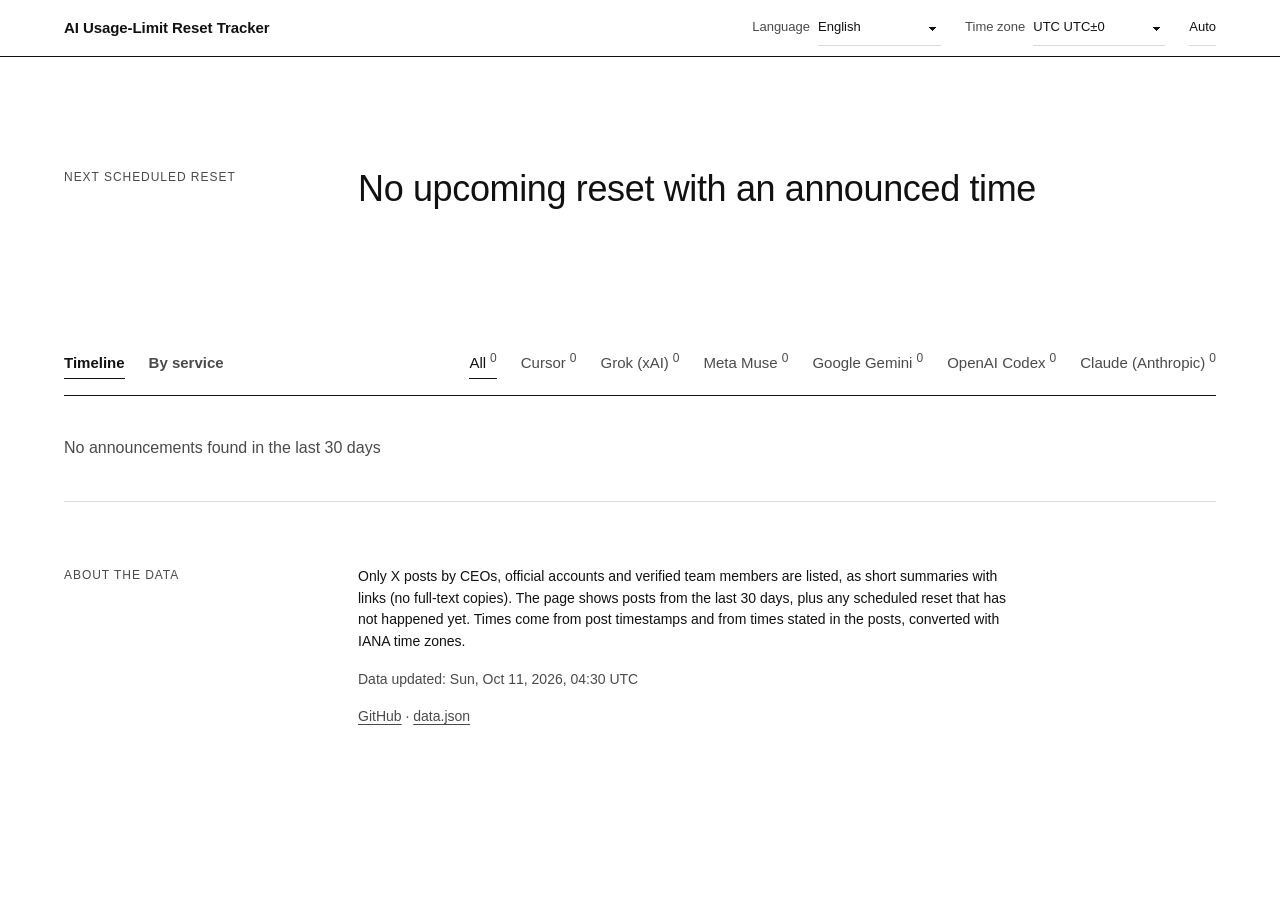
==== commit b2de31b3: "v2: Swiss-style redesign, header time-zone switcher, zone-rendered times" ====
--- a/index.html
+++ b/index.html
@@ -6,8 +6,8 @@
 <title>AI使用上限リセット・トラッカー | AI Usage-Limit Reset Tracker</title>
 <meta name="description" content="主要AIサービス（OpenAI Codex、Claude、Grok、Gemini、Cursor、Meta Muse）の使用上限一斉リセットの公式発表と次回リセットのカウントダウン。Official AI usage-limit reset announcements with a countdown, in your time zone.">
 <meta name="color-scheme" content="light dark">
-<meta name="theme-color" content="#f7f8fa" media="(prefers-color-scheme: light)">
-<meta name="theme-color" content="#0f1115" media="(prefers-color-scheme: dark)">
+<meta name="theme-color" content="#ffffff" media="(prefers-color-scheme: light)">
+<meta name="theme-color" content="#111111" media="(prefers-color-scheme: dark)">
 <link rel="canonical" href="https://satoki252595.github.io/ai-limit-reset-jst/">
 <link rel="alternate" hreflang="ja" href="https://satoki252595.github.io/ai-limit-reset-jst/?lang=ja">
 <link rel="alternate" hreflang="en" href="https://satoki252595.github.io/ai-limit-reset-jst/?lang=en">
@@ -32,40 +32,39 @@
 </head>
 <body>
 <a class="skip" href="#main" data-i18n="skip">本文へスキップ</a>
-<header class="top">
- <div class="wrap bar">
-  <h1 class="brand"><span aria-hidden="true">⏱️</span> <span data-i18n="title">AI使用上限リセット・トラッカー</span></h1>
-  <div class="controls">
-   <label><span class="sr" data-i18n="lang">言語</span><span aria-hidden="true">🌐</span><select id="lang"></select></label>
-   <label><span class="sr" data-i18n="tz">タイムゾーン</span><span aria-hidden="true">🕒</span><select id="tz"></select></label>
-   <button id="theme" type="button" class="iconbtn"></button>
-  </div>
+<header class="masthead">
+ <div class="grid row">
+  <p class="wordmark"><a href="./" data-i18n="title">AI使用上限リセット・トラッカー</a></p>
+  <nav class="prefs" aria-label="Preferences">
+   <label class="pref"><span class="pref-k" data-i18n="lang">言語</span><select id="lang"></select></label>
+   <label class="pref"><span class="pref-k" data-i18n="tz">タイムゾーン</span><select id="tz"></select></label>
+   <button id="theme" type="button" class="pref-btn"></button>
+  </nav>
  </div>
 </header>
-<main id="main" class="wrap">
- <p class="tagline" data-i18n="tagline"></p>
- <section id="hero" class="hero" aria-labelledby="hero-h">
-  <h2 id="hero-h" data-i18n="next">次のリセット予定</h2>
-  <div id="hero-body"></div>
+<main id="main">
+ <section id="hero" class="hero grid" aria-labelledby="hero-h">
+  <h1 id="hero-h" class="eyebrow" data-i18n="next">次のリセット予定</h1>
+  <div id="hero-body" class="hero-body"></div>
   <p id="live" class="sr" aria-live="polite" aria-atomic="true"></p>
  </section>
- <div class="toolbar">
-  <div class="seg" role="radiogroup" id="viewsel" aria-label="view">
-   <button type="button" role="radio" data-v="timeline" data-i18n="timeline">タイムライン</button>
-   <button type="button" role="radio" data-v="service" data-i18n="by_service">サービス別</button>
+ <section class="index grid" aria-label="list">
+  <div class="index-head">
+   <div class="tabs" role="radiogroup" id="viewsel" aria-label="view">
+    <button type="button" role="radio" data-v="timeline" data-i18n="timeline">タイムライン</button>
+    <button type="button" role="radio" data-v="service" data-i18n="by_service">サービス別</button>
+   </div>
+   <div class="filters" id="chips" role="group"></div>
   </div>
-  <div class="chips" id="chips" role="group"></div>
- </div>
- <div id="list" aria-live="off"></div>
- <section class="about" aria-labelledby="about-h">
-  <h2 id="about-h" data-i18n="about_title">データについて</h2>
-  <p data-i18n="about"></p>
-  <p id="updated" class="muted"></p>
+  <div id="list"></div>
+ </section>
+ <section class="about grid" aria-labelledby="about-h">
+  <h2 id="about-h" class="eyebrow" data-i18n="about_title">データについて</h2>
+  <div class="about-body"><p data-i18n="about"></p><p id="updated" class="muted"></p><p class="muted"><a href="https://github.com/satoki252595/ai-limit-reset-jst">GitHub</a> · <a href="data.json">data.json</a></p></div>
  </section>
 </main>
-<footer class="wrap muted small"><a href="https://github.com/satoki252595/ai-limit-reset-jst">GitHub</a> · data.json</footer>
 <div id="toast" role="status" aria-live="polite" class="toast" hidden></div>
-<noscript><p class="wrap">JavaScript is required. Data: <a href="data.json">data.json</a></p></noscript>
+<noscript><p class="grid">JavaScript is required. Data: <a href="data.json">data.json</a></p></noscript>
 <script src="filter.js"></script><script src="i18n.js"></script><script src="core.js"></script><script src="app.js"></script>
 </body>
 </html>
--- a/style.css
+++ b/style.css
@@ -1,50 +1,112 @@
-:root{--bg:#f7f8fa;--card:#fff;--fg:#14171c;--muted:#525a66;--line:#dde1e7;--accent:#1d4ed8;--accent-fg:#fff;--hero:#eef3ff;--sched:#9a3412;--sched-bg:#ffedd5;--done:#166534;--done-bg:#dcfce7;--imm:#1e40af;--imm-bg:#dbeafe;--bank:#6b21a8;--bank-bg:#f3e8ff;--focus:#f59e0b}
-:root[data-theme=dark]{--bg:#0f1115;--card:#171a21;--fg:#e8eaed;--muted:#a3abb7;--line:#2a2f3a;--accent:#7aa2ff;--accent-fg:#0b1020;--hero:#16213b;--sched:#fdba74;--sched-bg:#3b1d0b;--done:#86efac;--done-bg:#0f2e1b;--imm:#93c5fd;--imm-bg:#122544;--bank:#d8b4fe;--bank-bg:#2a1640}
-@media (prefers-color-scheme:dark){:root:not([data-theme=light]){--bg:#0f1115;--card:#171a21;--fg:#e8eaed;--muted:#a3abb7;--line:#2a2f3a;--accent:#7aa2ff;--accent-fg:#0b1020;--hero:#16213b;--sched:#fdba74;--sched-bg:#3b1d0b;--done:#86efac;--done-bg:#0f2e1b;--imm:#93c5fd;--imm-bg:#122544;--bank:#d8b4fe;--bank-bg:#2a1640}}
-*{box-sizing:border-box}html{-webkit-text-size-adjust:100%}
-body{margin:0;background:var(--bg);color:var(--fg);font:16px/1.6 system-ui,-apple-system,"Segoe UI","Hiragino Sans","Noto Sans JP","Noto Sans CJK SC","Malgun Gothic",sans-serif;overflow-wrap:anywhere}
-a{color:var(--accent)}.wrap{max-width:880px;margin:0 auto;padding:0 16px}.muted{color:var(--muted)}.small{font-size:.85rem}
+/* Swiss / restrained. One accent. Thin rules. Whitespace. */
+:root{--paper:#ffffff;--ink:#111111;--ink-2:#4a4a4a;--rule:#d9d9d9;--rule-strong:#111111;--accent:#c8102e;--accent-ink:#ffffff;--sel:#fbe9ec;
+ --sans:"Helvetica Neue",Helvetica,Arial,"Hiragino Kaku Gothic ProN","Hiragino Sans","Yu Gothic UI","Yu Gothic","Meiryo","PingFang SC","PingFang TC","Microsoft YaHei","Microsoft JhengHei","Apple SD Gothic Neo","Malgun Gothic","Noto Sans CJK JP","Noto Sans JP","Noto Sans Devanagari",system-ui,sans-serif;
+ --s1:4px;--s2:8px;--s3:16px;--s4:24px;--s5:40px;--s6:64px;--s7:104px}
+:root[data-theme=dark]{--paper:#111111;--ink:#f2f2f2;--ink-2:#a8a8a8;--rule:#333333;--rule-strong:#f2f2f2;--accent:#ff5a4f;--accent-ink:#111111;--sel:#3a1a18}
+@media (prefers-color-scheme:dark){:root:not([data-theme=light]){--paper:#111111;--ink:#f2f2f2;--ink-2:#a8a8a8;--rule:#333333;--rule-strong:#f2f2f2;--accent:#ff5a4f;--accent-ink:#111111;--sel:#3a1a18}}
+*{box-sizing:border-box}html{-webkit-text-size-adjust:100%;text-rendering:optimizeLegibility}
+body{margin:0;background:var(--paper);color:var(--ink);font-family:var(--sans);font-size:16px;line-height:1.55;font-feature-settings:"tnum" 1,"palt" 1;font-variant-numeric:tabular-nums;-webkit-font-smoothing:antialiased;overflow-wrap:anywhere}
+:lang(hi){line-height:1.7}
+::selection{background:var(--sel)}
+a{color:inherit;text-decoration:underline;text-decoration-thickness:1px;text-underline-offset:3px}a:hover{color:var(--accent)}
 .sr{position:absolute;width:1px;height:1px;overflow:hidden;clip:rect(0 0 0 0);white-space:nowrap}
-.skip{position:absolute;left:-999px;top:8px;background:var(--accent);color:var(--accent-fg);padding:8px 12px;border-radius:6px;z-index:10}.skip:focus{left:8px}
-:focus-visible{outline:3px solid var(--focus);outline-offset:2px}
-.top{position:sticky;top:0;z-index:5;background:color-mix(in srgb,var(--bg) 92%,transparent);backdrop-filter:blur(6px);border-bottom:1px solid var(--line)}
-.bar{display:flex;flex-wrap:wrap;gap:8px;align-items:center;justify-content:space-between;padding-top:8px;padding-bottom:8px}
-.brand{font-size:1.05rem;margin:0}.controls{display:flex;gap:6px;flex-wrap:wrap}
-.controls label{display:flex;align-items:center;gap:4px}
-select,.iconbtn,button{font:inherit;color:var(--fg);background:var(--card);border:1px solid var(--line);border-radius:8px;min-height:40px;padding:4px 8px;cursor:pointer}
-select{max-width:46vw}
-.tagline{color:var(--muted);margin:14px 0 10px}
-.hero{background:var(--hero);border:1px solid var(--line);border-radius:16px;padding:18px;margin:8px 0 16px}
-.hero h2{margin:0 0 6px;font-size:.95rem;color:var(--muted);font-weight:600}
-.hero .svc{font-size:1.15rem;font-weight:700}.hero .when{margin:2px 0 10px}
-.count{display:flex;gap:8px;flex-wrap:wrap}.count div{background:var(--card);border:1px solid var(--line);border-radius:12px;padding:8px 12px;min-width:68px;text-align:center}
-.count b{display:block;font-size:1.9rem;line-height:1.1;font-variant-numeric:tabular-nums}.count span{font-size:.8rem;color:var(--muted)}
-.hero .actions{display:flex;gap:8px;flex-wrap:wrap;margin-top:12px}
-.btn{display:inline-flex;align-items:center;gap:6px;text-decoration:none;font-size:.9rem}
-.btn.primary{background:var(--accent);color:var(--accent-fg);border-color:var(--accent)}
-.toolbar{display:flex;flex-direction:column;gap:10px;margin:8px 0 12px}
-.seg{display:inline-flex;border:1px solid var(--line);border-radius:10px;overflow:hidden;width:max-content}
-.seg button{border:0;border-radius:0;background:var(--card)}.seg button[aria-checked=true]{background:var(--accent);color:var(--accent-fg)}
-.chips{display:flex;gap:6px;flex-wrap:wrap}
-.chip{border-radius:999px;padding:4px 12px;font-size:.9rem}.chip[aria-pressed=true]{background:var(--accent);color:var(--accent-fg);border-color:var(--accent)}
-.chip .n{opacity:.8;margin-left:4px;font-variant-numeric:tabular-nums}
-.card{background:var(--card);border:1px solid var(--line);border-radius:14px;padding:14px 16px;margin:10px 0}
-.card .head{display:flex;flex-wrap:wrap;gap:6px 10px;align-items:center;margin-bottom:6px}
-.svcname{font-weight:700}.rel{color:var(--muted);font-size:.85rem}
-.badge{font-size:.75rem;font-weight:700;padding:2px 8px;border-radius:999px}
-.b-scheduled{color:var(--sched);background:var(--sched-bg)}.b-done{color:var(--done);background:var(--done-bg)}.b-immediate{color:var(--imm);background:var(--imm-bg)}.b-banked{color:var(--bank);background:var(--bank-bg)}
-.sum{margin:4px 0 8px;font-size:1rem}
-dl.meta{display:grid;grid-template-columns:max-content 1fr;gap:2px 10px;margin:0;font-size:.88rem}dl.meta dt{color:var(--muted)}dl.meta dd{margin:0}
-.note{font-size:.82rem;color:var(--muted);margin-top:6px}
-.links{display:flex;gap:12px;flex-wrap:wrap;margin-top:8px;font-size:.9rem}
-.group h2{font-size:1.1rem;margin:22px 0 4px}
-.empty{background:var(--card);border:1px dashed var(--line);border-radius:14px;padding:18px;text-align:center;color:var(--muted)}
-.about{margin:28px 0 12px;font-size:.9rem}.about h2{font-size:1rem}
-footer{padding:16px;margin-bottom:24px}
-.toast{position:fixed;left:50%;bottom:20px;transform:translateX(-50%);background:var(--fg);color:var(--bg);padding:8px 14px;border-radius:8px}
-@media (min-width:720px){.toolbar{flex-direction:row;align-items:center;justify-content:space-between}.brand{font-size:1.2rem}.count b{font-size:2.4rem}}
-@media (prefers-reduced-motion:no-preference){.chip,.btn,.seg button{transition:background-color .15s}}
-.count{display:grid;grid-template-columns:repeat(4,minmax(0,1fr));max-width:420px}.count div{min-width:0;padding:8px 4px}
-.controls{flex-wrap:nowrap}.controls select{max-width:34vw;min-width:0}
-@media (max-width:480px){.top{position:static}.bar{gap:6px}.brand{width:100%}.controls{width:100%}.controls label{flex:1;min-width:0}.controls select{max-width:none;width:100%}}
-.hero .when .muted{display:block}
+.skip{position:absolute;left:-999px;top:var(--s2);background:var(--ink);color:var(--paper);padding:var(--s2) var(--s3);z-index:10}.skip:focus{left:var(--s2)}
+:focus-visible{outline:2px solid var(--accent);outline-offset:3px}
+.grid{max-width:1200px;margin:0 auto;padding:0 var(--s4)}
+.muted{color:var(--ink-2)}
+.eyebrow{font-size:.75rem;font-weight:500;letter-spacing:.08em;text-transform:uppercase;color:var(--ink-2);margin:0}
+:lang(ja) .eyebrow,:lang(zh-Hans) .eyebrow,:lang(zh-Hant) .eyebrow,:lang(ko) .eyebrow,:lang(hi) .eyebrow{letter-spacing:.04em;font-size:.8125rem}
+/* masthead */
+.masthead{border-bottom:1px solid var(--rule-strong);position:sticky;top:0;background:var(--paper);z-index:5}
+.masthead .row{display:flex;align-items:center;justify-content:space-between;gap:var(--s3);min-height:56px;padding-top:var(--s2);padding-bottom:var(--s2);flex-wrap:wrap}
+.wordmark{margin:0;font-weight:700;font-size:.9375rem;letter-spacing:-.005em}.wordmark a{text-decoration:none}
+.prefs{display:flex;align-items:center;gap:var(--s4)}
+.pref{display:flex;align-items:baseline;gap:var(--s2);font-size:.8125rem}
+.pref-k{color:var(--ink-2)}
+.pref select,.pref-btn{font:inherit;font-size:.8125rem;color:var(--ink);background:transparent;border:0;border-bottom:1px solid var(--rule);border-radius:0;padding:6px 18px 6px 0;min-height:36px;cursor:pointer;-webkit-appearance:none;appearance:none;
+ background-image:linear-gradient(45deg,transparent 50%,var(--ink) 50%),linear-gradient(135deg,var(--ink) 50%,transparent 50%);background-position:calc(100% - 8px) 55%,calc(100% - 4px) 55%;background-size:4px 4px;background-repeat:no-repeat}
+.pref select:hover,.pref-btn:hover{border-bottom-color:var(--ink)}
+.pref select option{background:var(--paper);color:var(--ink)}
+.pref-btn{background-image:none;padding-right:0}
+/* hero */
+.hero{display:grid;grid-template-columns:repeat(12,minmax(0,1fr));column-gap:var(--s4);padding-top:var(--s7);padding-bottom:var(--s6);border-bottom:1px solid var(--rule)}
+.hero .eyebrow{grid-column:1/4;padding-top:.6em}
+.hero-body{grid-column:4/13}
+.h-svc{font-size:clamp(1.75rem,3.2vw,2.75rem);font-weight:700;line-height:1.1;letter-spacing:-.02em;margin:0}
+.h-when{margin:var(--s2) 0 0;font-size:1.0625rem}
+.h-sum{margin:var(--s3) 0 0;max-width:40em;color:var(--ink-2)}
+.count{display:grid;grid-template-columns:repeat(4,max-content);column-gap:clamp(20px,4vw,56px);margin:var(--s5) 0 0;padding:0}
+.count div{display:flex;flex-direction:column}
+.count b{font-weight:300;font-size:clamp(3.5rem,11vw,8.5rem);line-height:.9;letter-spacing:-.04em;font-feature-settings:"tnum" 1,"lnum" 1}
+.count span{font-size:.75rem;color:var(--ink-2);margin-top:var(--s2);letter-spacing:.06em;text-transform:uppercase}
+.count .passed{grid-column:1/-1;font-size:1.25rem}
+.actions{display:flex;flex-wrap:wrap;gap:var(--s4);margin-top:var(--s5);font-size:.9375rem}
+.link{font:inherit;color:var(--ink);background:none;border:0;padding:0;cursor:pointer;text-decoration:underline;text-decoration-thickness:1px;text-underline-offset:3px;min-height:32px}
+.link:hover{color:var(--accent)}
+.link.primary{color:var(--accent);font-weight:600}
+.h-none{font-size:clamp(1.5rem,3vw,2.25rem);font-weight:300;letter-spacing:-.01em;margin:0;max-width:22em}
+/* index */
+.index{padding-top:var(--s6)}
+.index-head{display:flex;flex-wrap:wrap;align-items:baseline;justify-content:space-between;gap:var(--s3) var(--s5);padding-bottom:var(--s3);border-bottom:1px solid var(--rule-strong)}
+.tabs,.filters{display:flex;flex-wrap:wrap;gap:var(--s1) var(--s4)}
+.tabs button,.filters button{font:inherit;font-size:.9375rem;color:var(--ink-2);background:none;border:0;border-bottom:1px solid transparent;padding:4px 0;cursor:pointer;min-height:32px}
+.tabs button:hover,.filters button:hover{color:var(--ink)}
+.tabs button[aria-checked=true],.filters button[aria-pressed=true]{color:var(--ink);border-bottom-color:var(--ink)}
+.tabs button{font-weight:700;color:var(--ink-2)}
+.filters .n{font-size:.75rem;margin-left:4px;vertical-align:super;color:var(--ink-2)}
+.entry{display:grid;grid-template-columns:repeat(12,minmax(0,1fr));column-gap:var(--s4);padding:var(--s5) 0;border-bottom:1px solid var(--rule)}
+.e-date{grid-column:1/4}
+.e-date time{display:block;font-size:.9375rem;font-weight:500}
+.e-date .rel{display:block;font-size:.8125rem;color:var(--ink-2);margin-top:2px}
+.e-main{grid-column:4/13}
+.e-kicker{display:flex;flex-wrap:wrap;gap:var(--s3);align-items:baseline;font-size:.8125rem;margin-bottom:var(--s2)}
+.e-svc{font-weight:700}
+.status{color:var(--ink-2)}
+.status.scheduled{color:var(--accent);font-weight:600}
+.status.scheduled::before{content:"";display:inline-block;width:6px;height:6px;background:var(--accent);margin-right:6px;vertical-align:middle}
+.e-sum{font-size:1.1875rem;line-height:1.5;margin:0;max-width:36em;font-weight:500;letter-spacing:-.005em}
+:lang(ja) .e-sum,:lang(zh-Hans) .e-sum,:lang(zh-Hant) .e-sum,:lang(ko) .e-sum{font-size:1.0625rem;line-height:1.7}
+dl.meta{display:grid;grid-template-columns:9em minmax(0,1fr);gap:6px var(--s4);margin:var(--s4) 0 0;font-size:.875rem;max-width:44em}
+dl.meta dt{color:var(--ink-2)}dl.meta dd{margin:0}
+dl.meta .strong{font-weight:600}
+.e-note{font-size:.8125rem;color:var(--ink-2);margin:var(--s3) 0 0;max-width:52em}
+.e-links{display:flex;flex-wrap:wrap;gap:var(--s4);margin-top:var(--s3);font-size:.875rem}
+.group-h{font-size:1.5rem;font-weight:700;letter-spacing:-.015em;margin:var(--s6) 0 0;padding-bottom:var(--s3);border-bottom:1px solid var(--rule-strong)}
+.empty{padding:var(--s5) 0;color:var(--ink-2);border-bottom:1px solid var(--rule);margin:0}
+.about{display:grid;grid-template-columns:repeat(12,minmax(0,1fr));column-gap:var(--s4);padding-top:var(--s6);padding-bottom:var(--s7)}
+.about .eyebrow{grid-column:1/4}.about-body{grid-column:4/11;font-size:.875rem}.about-body p{margin:0 0 var(--s3)}
+.toast{position:fixed;left:var(--s4);bottom:var(--s4);background:var(--ink);color:var(--paper);padding:var(--s2) var(--s3);font-size:.875rem}
+@media (prefers-reduced-motion:no-preference){a,.link,.tabs button,.filters button,.pref select{transition:color .15s ease,border-color .15s ease}#list{animation:fade .25s ease}@keyframes fade{from{opacity:0}to{opacity:1}}}
+@media (max-width:760px){
+ .grid{padding:0 var(--s3)}
+ .masthead{position:static}
+ .masthead .row{flex-direction:column;align-items:stretch;gap:0;padding-top:var(--s3);padding-bottom:var(--s2)}
+ .prefs{gap:var(--s3);margin-top:var(--s2)}.pref{flex:1;min-width:0}.pref select{width:100%}
+ .hero,.entry,.about{grid-template-columns:minmax(0,1fr)}
+ .hero{padding-top:var(--s5);padding-bottom:var(--s5)}
+ .hero .eyebrow,.hero-body,.e-date,.e-main,.about .eyebrow,.about-body{grid-column:1/-1}
+ .hero .eyebrow{margin-bottom:var(--s3);padding-top:0}
+ .count{column-gap:18px}.count b{font-size:clamp(2.75rem,15vw,4.5rem)}
+ .entry{padding:var(--s4) 0}.e-date{display:flex;gap:var(--s3);align-items:baseline;margin-bottom:var(--s2)}.e-date .rel{margin:0}
+ dl.meta{grid-template-columns:minmax(0,1fr);gap:0}dl.meta dd{margin-bottom:var(--s2)}
+ .about .eyebrow{margin-bottom:var(--s3)}
+ .index{padding-top:var(--s5)}
+}
+/* iteration 2 */
+.hero{border-bottom:0}
+.index-head{border-bottom-width:1px}
+@media (max-width:760px){
+ .pref-k{position:absolute;width:1px;height:1px;overflow:hidden;clip:rect(0 0 0 0)}
+ .prefs{display:grid;grid-template-columns:1fr 1.3fr auto;gap:var(--s3);align-items:end}
+ .count b{font-size:clamp(3rem,17vw,5rem)}
+ .count{column-gap:14px}
+ .filters{flex-wrap:nowrap;overflow-x:auto;scrollbar-width:none;-webkit-overflow-scrolling:touch;margin:0 calc(-1*var(--s3));padding:0 var(--s3);width:calc(100% + 2*var(--s3))}
+ .filters::-webkit-scrollbar{display:none}
+ .filters button{white-space:nowrap}
+ .index-head{flex-direction:column;align-items:stretch;gap:var(--s3)}
+ .h-svc{font-size:2rem}
+}
+/* iteration 3 */
+dl.meta .strong .muted{font-weight:400}
+@media (max-width:760px){.count{column-gap:clamp(12px,5vw,22px)}.count b{font-size:clamp(2.75rem,15vw,4.75rem)}}
+.actions,.e-links{align-items:baseline}
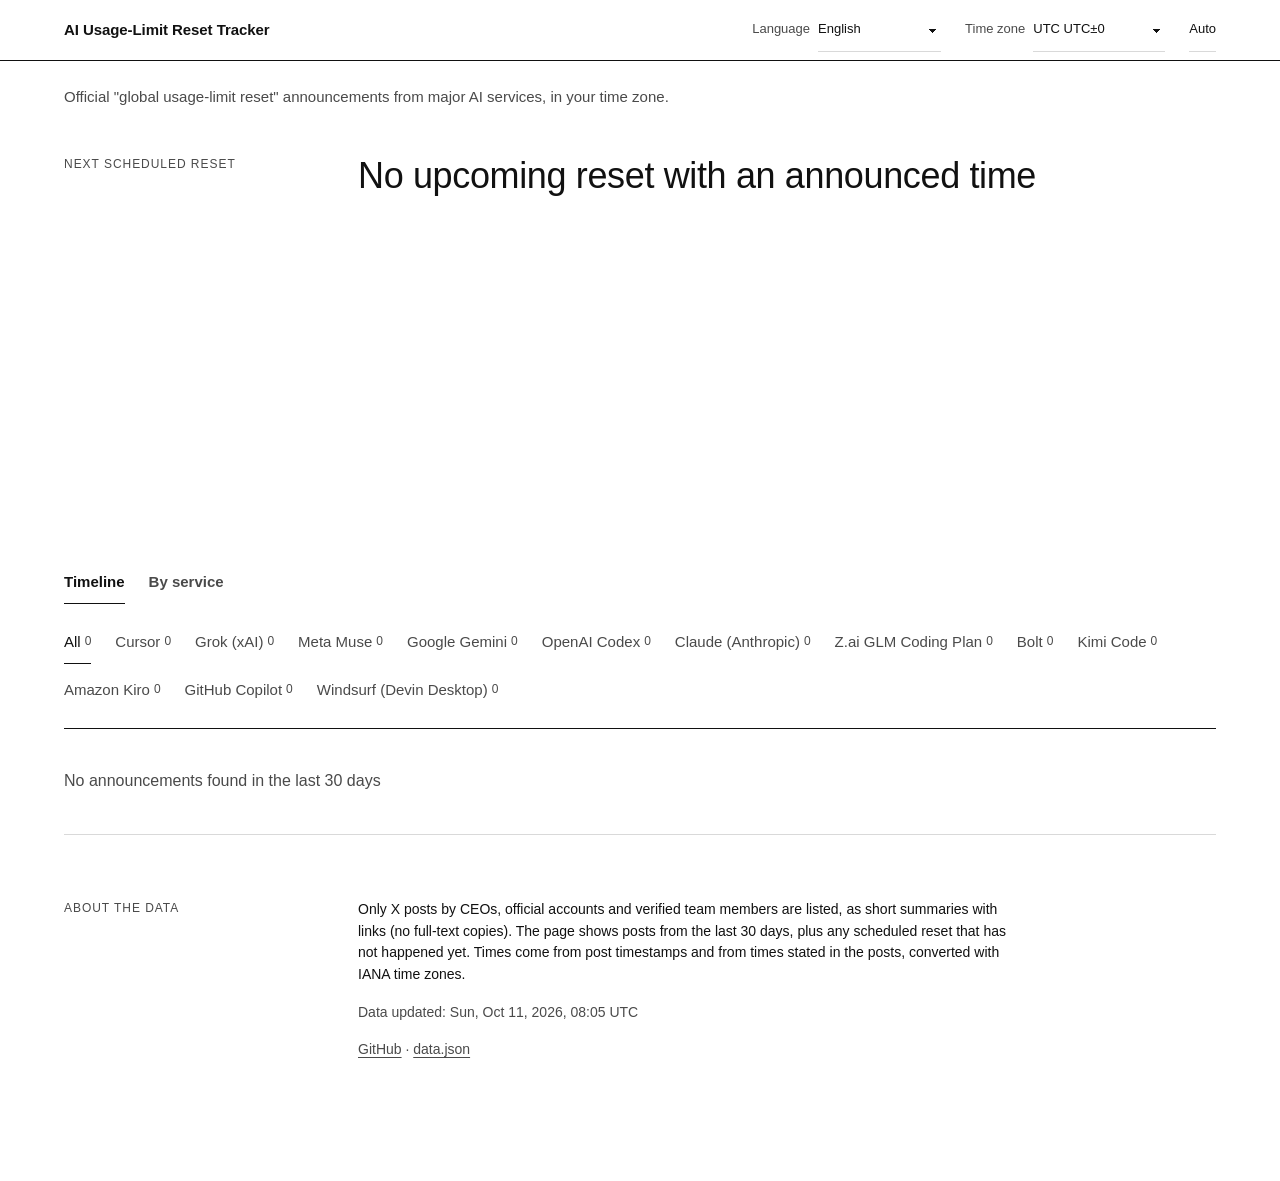
==== commit ebd01704: "v7 UX (1/2): tagline, per-service latest-reset overview, collapsed empty services, 44px targets, lin" ====
--- a/index.html
+++ b/index.html
@@ -4,7 +4,7 @@
 <meta charset="utf-8">
 <meta name="viewport" content="width=device-width,initial-scale=1">
 <title>AI使用上限リセット・トラッカー | AI Usage-Limit Reset Tracker</title>
-<meta name="description" content="主要AIサービス（OpenAI Codex、Claude、Grok、Gemini、Cursor、Meta Muse）の使用上限一斉リセットの公式発表と次回リセットのカウントダウン。Official AI usage-limit reset announcements with a countdown, in your time zone.">
+<meta name="description" content="主要AIサービス（OpenAI Codex、Claude、Grok、Gemini、Cursor、Meta Muse、GitHub Copilot ほか）の使用上限一斉リセットの公式発表と次回リセットのカウントダウン。Official AI usage-limit reset announcements with a countdown, in your time zone.">
 <meta name="color-scheme" content="light dark">
 <meta name="theme-color" content="#ffffff" media="(prefers-color-scheme: light)">
 <meta name="theme-color" content="#111111" media="(prefers-color-scheme: dark)">
@@ -43,11 +43,13 @@
  </div>
 </header>
 <main id="main">
+ <p class="lede grid" data-i18n="tagline"></p>
  <section id="hero" class="hero grid" aria-labelledby="hero-h">
   <h1 id="hero-h" class="eyebrow" data-i18n="next">次のリセット予定</h1>
   <div id="hero-body" class="hero-body"></div>
   <p id="live" class="sr" aria-live="polite" aria-atomic="true"></p>
  </section>
+ <section id="overview" class="overview grid" aria-labelledby="ov-h"></section>
  <section class="index grid" aria-label="list">
   <div class="index-head">
    <div class="tabs" role="radiogroup" id="viewsel" aria-label="view">
--- a/style.css
+++ b/style.css
@@ -34,6 +34,24 @@
 .hero-body{grid-column:4/13}
 .h-svc{font-size:clamp(1.75rem,3.2vw,2.75rem);font-weight:700;line-height:1.1;letter-spacing:-.02em;margin:0}
 .h-when{margin:var(--s2) 0 0;font-size:1.0625rem}
+.h-when.deadline,.h-when.approximate{font-size:1.25rem;font-weight:500;max-width:36em}
+.h-src{margin:var(--s2) 0 0;font-size:.875rem;color:var(--ink-2)}
+.h-src .prec{display:inline-block;border:1px solid var(--ink);padding:0 .4em;margin-right:.4em;color:var(--ink);font-size:.75rem;letter-spacing:.04em}
+.count-label{margin:var(--s5) 0 0;font-size:.75rem;letter-spacing:.06em;text-transform:uppercase;color:var(--ink-2)}
+.count-label+.count{margin-top:var(--s2)}
+.count.deadline b,.count.approximate b{font-size:clamp(2.5rem,7vw,5rem);color:var(--ink-2)}
+.h-done{margin:var(--s3) 0 0;font-size:clamp(1.5rem,3vw,2.25rem);font-weight:300;letter-spacing:-.01em}
+.h-done .status{font-size:.75rem;vertical-align:middle;margin-right:.5em}
+.others{margin-top:var(--s6);border-top:1px solid var(--rule);padding-top:var(--s3);max-width:44em}
+.others-h{font-size:.75rem;font-weight:500;letter-spacing:.06em;text-transform:uppercase;color:var(--ink-2);margin:0 0 var(--s2)}
+.others-h .n{font-weight:400;margin-left:.25em}
+.others ol{list-style:none;margin:0;padding:0}
+.others li{display:grid;grid-template-columns:minmax(8em,1.2fr) minmax(9em,1.4fr) minmax(5em,1fr) 1.5em;gap:var(--s3);align-items:baseline;padding:var(--s2) 0;border-bottom:1px solid var(--rule);font-size:.9375rem}
+.o-svc{font-weight:600}.o-when{font-feature-settings:"tnum" 1}.o-rel{color:var(--ink-2);font-size:.8125rem}
+.o-tag{display:inline-block;border:1px solid currentColor;padding:0 .35em;font-size:.6875rem;letter-spacing:.04em;margin-right:.2em;vertical-align:1px}
+.o-deadline .o-when,.o-approximate .o-when{color:var(--ink-2)}
+.o-src{text-decoration:none;justify-self:end}
+@media (max-width:600px){.others li{grid-template-columns:1fr auto;row-gap:2px}.o-svc{grid-column:1}.o-src{grid-column:2;grid-row:1}.o-when{grid-column:1}.o-rel{grid-column:2;grid-row:2;justify-self:end}}
 .h-sum{margin:var(--s3) 0 0;max-width:40em;color:var(--ink-2)}
 .count{display:grid;grid-template-columns:repeat(4,max-content);column-gap:clamp(20px,4vw,56px);margin:var(--s5) 0 0;padding:0}
 .count div{display:flex;flex-direction:column}
@@ -110,3 +128,33 @@
 dl.meta .strong .muted{font-weight:400}
 @media (max-width:760px){.count{column-gap:clamp(12px,5vw,22px)}.count b{font-size:clamp(2.75rem,15vw,4.75rem)}}
 .actions,.e-links{align-items:baseline}
+
+/* v7 */
+.lede{margin:0 auto;padding-top:var(--s4);font-size:.9375rem;color:var(--ink-2);max-width:1200px}
+.hero{padding-top:var(--s5)}
+.hero{padding-bottom:var(--s5)}.hero-body{min-height:220px}
+.h-note{margin:0 0 var(--s3);font-size:.875rem;color:var(--ink-2)}
+.overview{display:grid;grid-template-columns:repeat(12,minmax(0,1fr));column-gap:var(--s4);padding-top:var(--s4);padding-bottom:var(--s6)}
+.overview .eyebrow{grid-column:1/4;padding-top:.7em}.ov-body{grid-column:4/13}
+.ov-list{list-style:none;margin:0;padding:0}
+.ov-list li{display:grid;grid-template-columns:minmax(9em,1.4fr) minmax(5em,.8fr) minmax(7em,1fr) minmax(5em,.8fr);gap:var(--s3);align-items:center;border-bottom:1px solid var(--rule);min-height:44px}
+.ov-svc{font:inherit;font-weight:600;color:var(--ink);background:none;border:0;padding:0;text-align:left;cursor:pointer;min-height:44px}
+.ov-svc:hover{color:var(--accent)}
+.ov-list time{font-feature-settings:"tnum" 1}.ov-rel{color:var(--ink-2);font-size:.8125rem}
+.ov-empty{margin:var(--s3) 0 0;font-size:.875rem;line-height:1.7}
+.filters button,.tabs button,.link,.actions a,.e-links a,.e-links button{min-height:44px;display:inline-flex;align-items:center}
+.filters .zero{color:var(--ink-2)}
+.filters .more{color:var(--ink-2);text-decoration:underline;text-decoration-thickness:1px;text-underline-offset:3px;border-bottom:0}
+.pref select,.pref-btn{min-height:44px}
+.e-note a{word-break:break-all}
+:lang(ja) .e-sum,:lang(zh-Hans) .e-sum,:lang(zh-Hant) .e-sum,:lang(ko) .e-sum{line-height:1.75}
+:lang(ja) .e-note,:lang(zh-Hans) .e-note,:lang(zh-Hant) .e-note,:lang(ko) .e-note{line-height:1.8}
+@media (max-width:760px){
+ .overview{grid-template-columns:minmax(0,1fr)}.overview .eyebrow,.ov-body{grid-column:1/-1}.overview .eyebrow{padding:0 0 var(--s2)}
+ .ov-list li{grid-template-columns:1fr auto;row-gap:0;padding:var(--s2) 0}.ov-list .status{grid-column:2;grid-row:1}.ov-list time{grid-column:1;font-size:.8125rem;color:var(--ink-2)}.ov-rel{grid-column:2;justify-self:end}
+ .ov-svc{min-height:32px}
+ .hero-body{min-height:240px}
+ .h-done{font-size:1.375rem;line-height:1.35}
+ .actions{gap:0 var(--s4);margin-top:var(--s4)}
+ .masthead .row{row-gap:0}
+}
